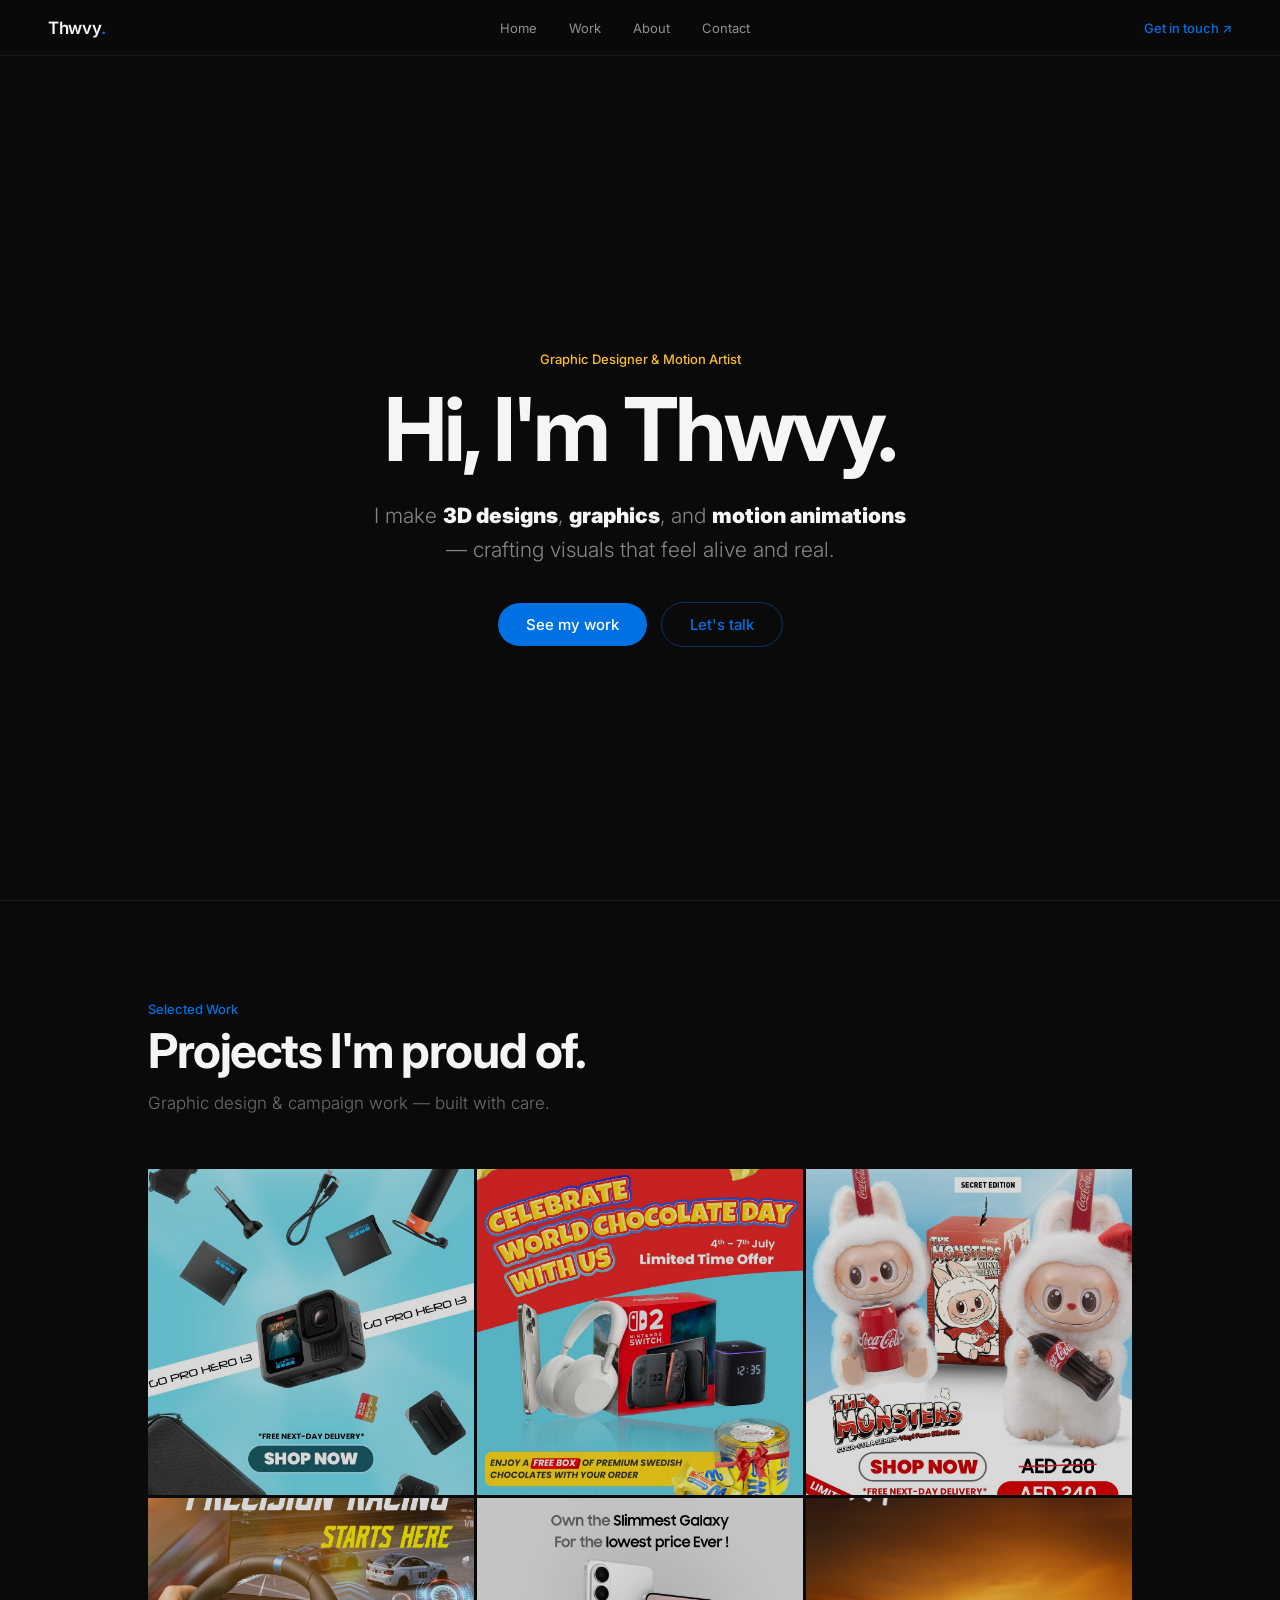
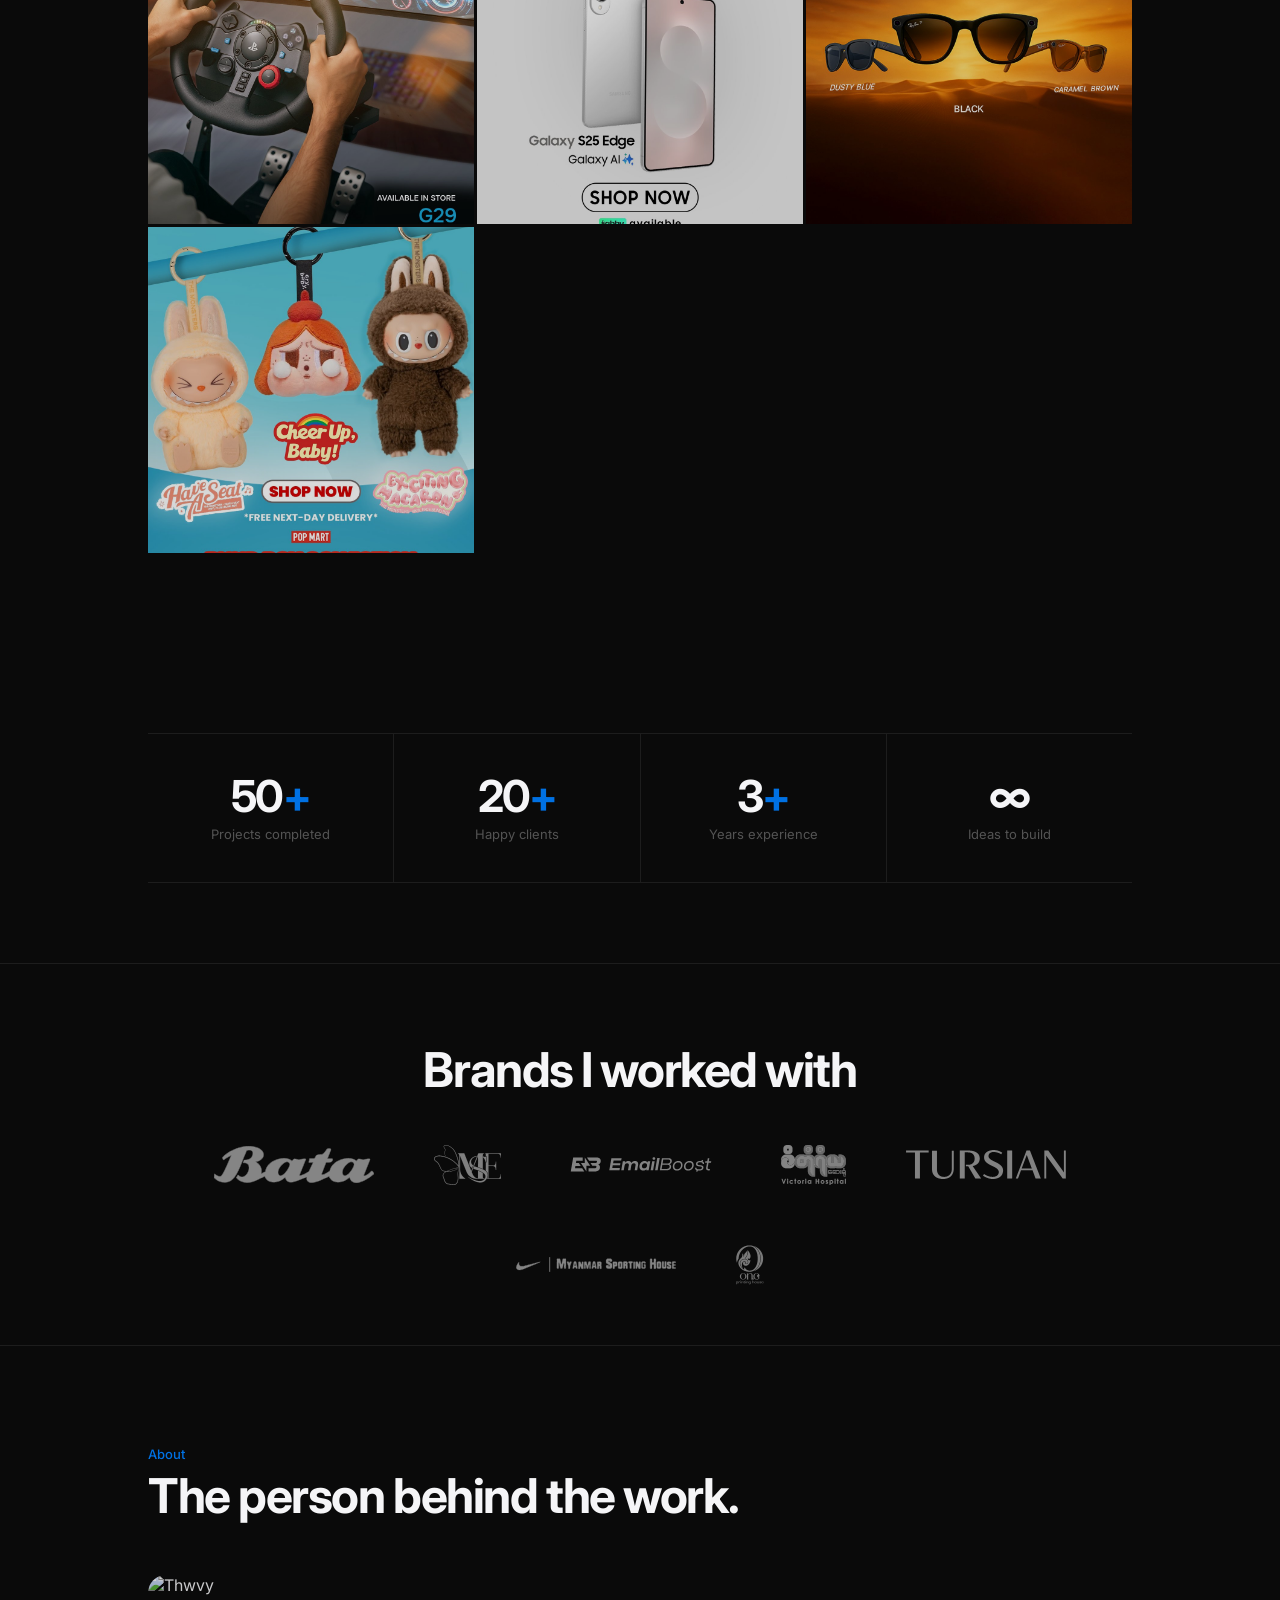
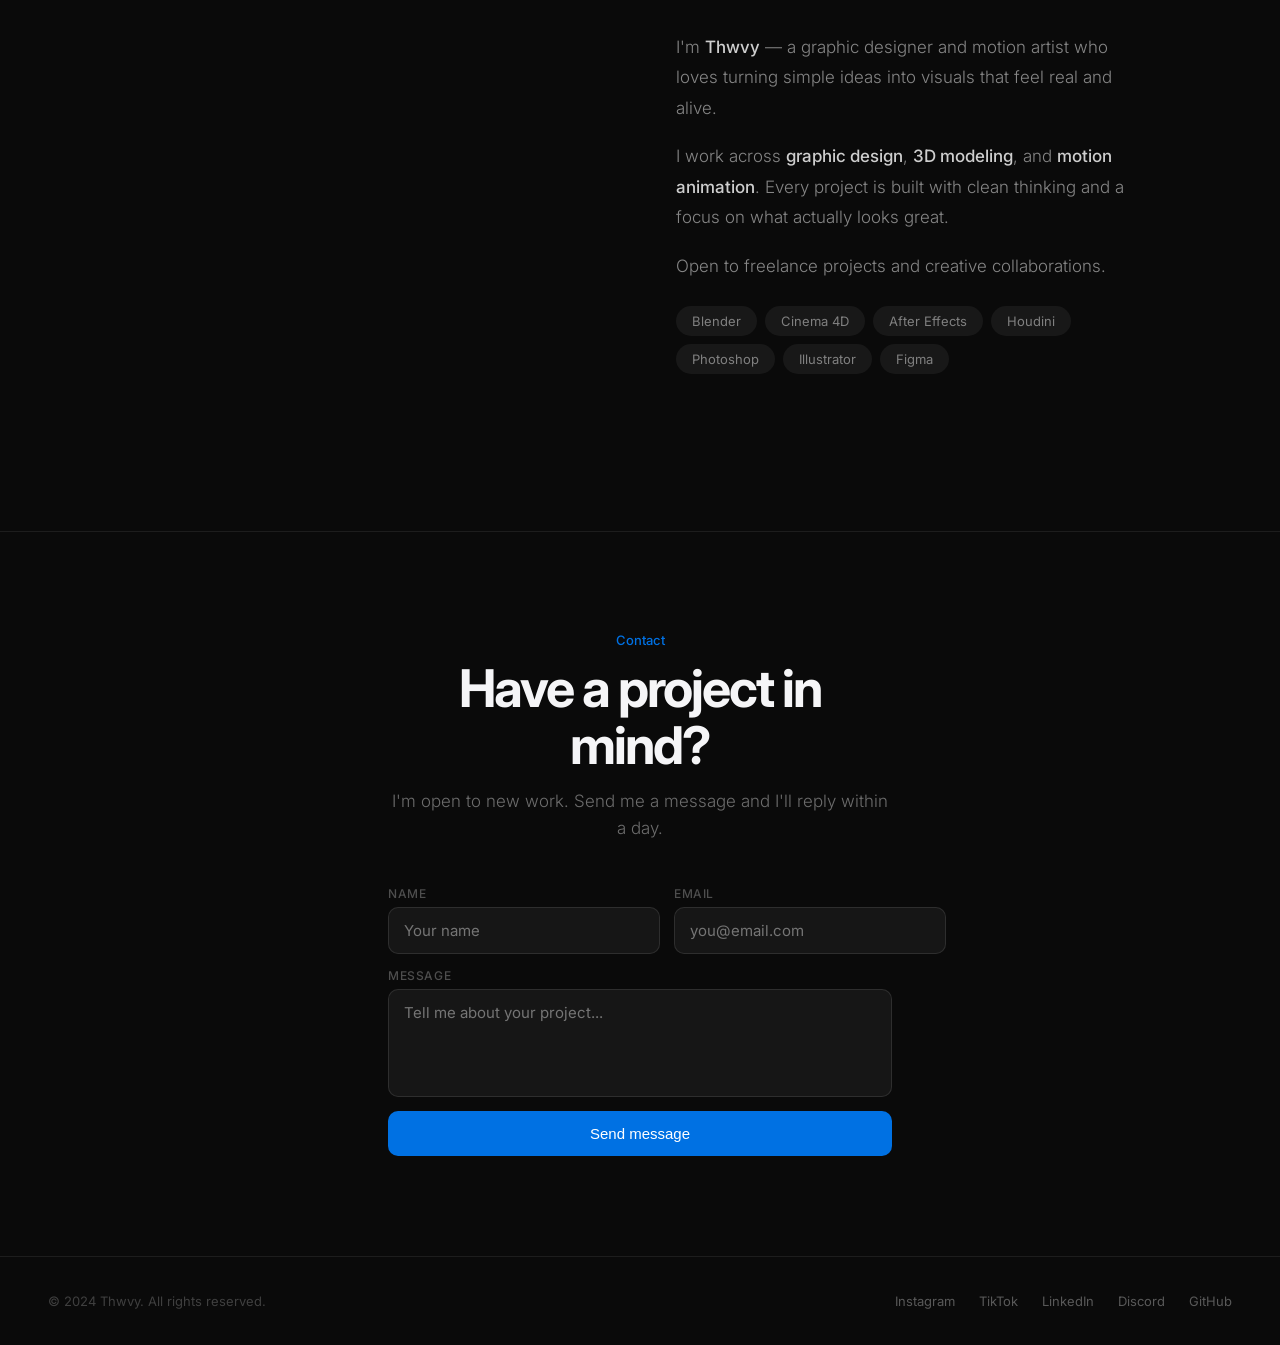
==== index.html @ 5b55dde4 "Update index.html" ====
<!DOCTYPE html>
<html lang="en">
<head>
  <meta charset="UTF-8"/>
  <meta name="viewport" content="width=device-width, initial-scale=1.0"/>
  <title>Thwvy — Graphic Designer</title>
  <link rel="icon" type="image/png" sizes="32x32" href="[data-uri]"/>
  <link rel="icon" type="image/png" sizes="192x192" href="[data-uri]"/>
  <link rel="apple-touch-icon" sizes="192x192" href="[data-uri]"/>
  <link rel="shortcut icon" type="image/png" href="[data-uri]"/>
  <link href="https://fonts.googleapis.com/css2?family=Inter:wght@300;400;500;600;700&display=swap" rel="stylesheet"/>
  <style>
    *{margin:0;padding:0;box-sizing:border-box;}
    html{scroll-behavior:smooth;}
    body{background:#0a0a0a;color:#f5f5f7;font-family:'Inter',-apple-system,sans-serif;-webkit-font-smoothing:antialiased;}

    /* NAV */
    nav{position:fixed;top:0;left:0;right:0;z-index:100;height:56px;backdrop-filter:blur(20px) saturate(180%);background:rgba(10,10,10,0.85);border-bottom:1px solid rgba(255,255,255,0.06);display:flex;align-items:center;justify-content:space-between;padding:0 48px;}
    .nav-logo{font-size:17px;font-weight:600;color:#f5f5f7;letter-spacing:-0.3px;text-decoration:none;}
    .nav-logo .dot{color:#0071e3;}
    .nav-links{display:flex;gap:32px;}
    .nav-links a{font-size:13px;color:rgba(255,255,255,0.55);text-decoration:none;transition:color 0.2s;}
    .nav-links a:hover{color:#f5f5f7;}
    .nav-cta{font-size:13px;font-weight:500;color:#0071e3;text-decoration:none;}
    .nav-cta:hover{text-decoration:underline;}

    /* HERO */
    #hero{min-height:100vh;display:flex;flex-direction:column;justify-content:center;align-items:center;text-align:center;padding:0 24px;}
    .hero-eyebrow{font-size:13px;font-weight:500;color:#fbbf24;margin-bottom:16px;opacity:0;animation:up 0.7s ease 0.2s forwards;}
    .hero-title{font-size:clamp(48px,7vw,88px);font-weight:700;letter-spacing:-0.04em;line-height:1.05;color:#f5f5f7;opacity:0;animation:up 0.7s ease 0.35s forwards;}
    .hero-sub{margin-top:24px;font-size:clamp(16px,2vw,21px);font-weight:300;color:rgba(255,255,255,0.5);line-height:1.6;max-width:540px;opacity:0;animation:up 0.7s ease 0.5s forwards;}
    .hero-buttons{margin-top:36px;display:flex;gap:14px;justify-content:center;flex-wrap:wrap;align-items:center;opacity:0;animation:up 0.7s ease 0.65s forwards;}
    @media(max-width:640px){.hero-buttons{flex-direction:column;width:100%;padding:0 24px;}.hero-buttons a{width:100%;}}
    .btn-blue{padding:12px 28px;background:#0071e3;color:#fff;border:none;border-radius:980px;font-size:15px;font-weight:500;cursor:pointer;text-decoration:none;transition:background 0.2s;}
    .btn-blue:hover{background:#0077ed;}
    .btn-ghost{padding:12px 28px;background:transparent;color:#0071e3;border:1.5px solid rgba(0,113,227,0.4);border-radius:980px;font-size:15px;font-weight:500;cursor:pointer;text-decoration:none;transition:border-color 0.2s;}
    .btn-ghost:hover{border-color:#0071e3;}
    @keyframes up{from{opacity:0;transform:translateY(18px);}to{opacity:1;transform:translateY(0);}}

    .divider{height:1px;background:rgba(255,255,255,0.08);}
    
    /* Brand Section */
    .brands-heading {
      text-align: center;
      font-size: 16px;
      font-weight: 500;
      color: rgba(255,255,255,0.5);
      letter-spacing: 0.5px;
      margin-bottom: 48px;
    }
    .brands-row {
      display: flex;
      flex-wrap: wrap;
      justify-content: center;
      align-items: center;
      gap: 60px;
      max-width: 1100px;
      margin: 0 auto;
      padding: 0 24px;
    }
    .brand-item {
      display: inline-flex;
      align-items: center;
      justify-content: center;
      text-decoration: none;
      opacity: 0.5;
      transition: opacity 0.3s ease, transform 0.3s ease;
    }
    .brand-item:hover {
      opacity: 1;
      transform: translateY(-2px);
    }
    .brand-logo {
      height: 40px;
      width: auto;
      max-width: 160px;
      object-fit: contain;
      filter: brightness(0) invert(1);
    }
    .brand-logo.brand-invert {
      filter: brightness(0) invert(1);
    }
    
    @media (max-width: 768px) {
      .brands-row { gap: 36px; }
      .brand-logo { height: 32px; max-width: 130px; }
    }
    @media (max-width: 480px) {
      .brands-row { gap: 24px; }
      .brand-logo { height: 26px; max-width: 110px; }
      .brands-heading { font-size: 14px; margin-bottom: 32px; }
    }
    .wrapper{max-width:1080px;margin:0 auto;padding:0 48px;}
    .section-label{font-size:13px;font-weight:500;color:#0071e3;margin-bottom:8px;}
    .section-title{font-size:clamp(28px,4vw,48px);font-weight:700;letter-spacing:-0.03em;color:#f5f5f7;line-height:1.1;}
    .section-sub{margin-top:12px;font-size:17px;color:rgba(255,255,255,0.4);font-weight:300;line-height:1.6;}

    /* INSTAGRAM GRID — 3 cols, 1:1 square */
    .portfolio-grid{
      margin-top:52px;
      display:grid;
      grid-template-columns:repeat(3,1fr);
      gap:3px;
    }
    .proj-card{position:relative;overflow:hidden;background:#111;cursor:pointer;}
    .img-wrap{
      width:100%;
      aspect-ratio:1/1;
      overflow:hidden;
    }
    .img-wrap img{
      width:100%;height:100%;
      object-fit:cover;
      display:block;
      filter:brightness(0.85);
      transition:transform 0.5s cubic-bezier(0.25,0.46,0.45,0.94),filter 0.4s;
    }
    .proj-card:hover .img-wrap img{transform:scale(1.05);filter:brightness(1);}
    .overlay{
      position:absolute;inset:0;
      background:linear-gradient(to top,rgba(0,0,0,0.72) 0%,transparent 55%);
      opacity:0;transition:opacity 0.35s;
    }
    .proj-card:hover .overlay{opacity:1;}
    .caption{
      position:absolute;bottom:0;left:0;right:0;
      padding:18px 16px;
      transform:translateY(6px);opacity:0;
      transition:all 0.35s ease;
    }
    .proj-card:hover .caption{transform:translateY(0);opacity:1;}
    .tag{font-size:10px;font-weight:500;letter-spacing:0.08em;text-transform:uppercase;color:rgba(255,255,255,0.5);margin-bottom:3px;}
    .title{font-size:14px;font-weight:600;color:#f5f5f7;letter-spacing:-0.01em;}

    /* STATS */
    .stats-row{display:flex;border-top:1px solid rgba(255,255,255,0.08);border-bottom:1px solid rgba(255,255,255,0.08);margin:80px 0;}
    .stat{flex:1;text-align:center;padding:40px 20px;border-right:1px solid rgba(255,255,255,0.08);}
    .stat:last-child{border-right:none;}
    .stat-n{font-size:44px;font-weight:700;letter-spacing:-0.04em;color:#f5f5f7;line-height:1;}
    .stat-n span{color:#0071e3;}
    .stat-l{font-size:13px;color:rgba(255,255,255,0.3);margin-top:8px;}

    /* ABOUT */
    .about-grid{display:grid;grid-template-columns:1fr 1fr;gap:72px;align-items:center;margin-top:52px;}
    .about-img{width:100%;aspect-ratio:1;object-fit:cover;border-radius:18px;filter:brightness(0.82);}
    .about-text p{font-size:17px;font-weight:300;color:rgba(255,255,255,0.5);line-height:1.8;margin-bottom:18px;}
    .about-text p strong{color:rgba(255,255,255,0.8);font-weight:500;}
    .chips{display:flex;flex-wrap:wrap;gap:8px;margin-top:24px;}
    .chip{padding:7px 16px;background:rgba(255,255,255,0.06);border-radius:980px;font-size:13px;color:rgba(255,255,255,0.45);transition:all 0.2s;}
    .chip:hover{background:rgba(255,255,255,0.1);color:#f5f5f7;}

    /* CONTACT */
    .contact-wrap{max-width:600px;margin:0 auto;padding:100px 48px;text-align:center;}
    .contact-title{font-size:clamp(30px,5vw,52px);font-weight:700;letter-spacing:-0.04em;color:#f5f5f7;line-height:1.1;margin-top:12px;}
    .contact-sub{font-size:17px;color:rgba(255,255,255,0.4);line-height:1.6;font-weight:300;margin-top:14px;}
    .contact-form{margin-top:44px;text-align:left;display:flex;flex-direction:column;gap:14px;}
    .form-row{display:grid;grid-template-columns:1fr 1fr;gap:14px;}
    .form-field{display:flex;flex-direction:column;gap:6px;}
    .form-field label{font-size:12px;font-weight:500;color:rgba(255,255,255,0.28);letter-spacing:0.05em;text-transform:uppercase;}
    .form-field input,.form-field textarea{background:rgba(255,255,255,0.05);border:1px solid rgba(255,255,255,0.1);border-radius:10px;padding:13px 15px;color:#f5f5f7;font-family:inherit;font-size:15px;outline:none;transition:border-color 0.2s;}
    .form-field input:focus,.form-field textarea:focus{border-color:rgba(0,113,227,0.5);}
    .form-field textarea{resize:none;height:108px;}
    .submit-btn{padding:14px;background:#0071e3;color:#fff;border:none;border-radius:10px;font-size:15px;font-weight:500;cursor:pointer;transition:background 0.2s;}
    .submit-btn:hover{background:#0077ed;}

    /* FOOTER */
    footer{border-top:1px solid rgba(255,255,255,0.08);padding:36px 48px;display:flex;align-items:center;justify-content:space-between;}
    .footer-copy{font-size:13px;color:rgba(255,255,255,0.22);}
    .footer-socials{display:flex;gap:24px;}
    .footer-socials a{font-size:13px;color:rgba(255,255,255,0.32);text-decoration:none;transition:color 0.2s;}
    .footer-socials a:hover{color:#f5f5f7;}

    .reveal{opacity:0;transform:translateY(22px);transition:opacity 0.65s ease,transform 0.65s ease;}
    .reveal.in{opacity:1;transform:translateY(0);}

    /* HOVER WORD ANIMATIONS */
    .hw {
      display: inline-block;
      color: #f5f5f7;
      font-weight: 900;
      cursor: pointer;
      position: relative;
    }

    /* 3D designs — 3D tilt + scale */
    .hw-3d {
      transition: transform 0.5s cubic-bezier(0.34,1.56,0.64,1), color 0.3s ease, text-shadow 0.4s ease;
      transform-origin: center;
    }
    .hw-3d:hover {
      transform: perspective(500px) rotateY(18deg) rotateX(-8deg) scale(1.08);
      color: #0071e3;
      text-shadow: 2px 2px 0 rgba(0,113,227,0.25), 4px 4px 0 rgba(0,113,227,0.15);
    }

    /* graphics — gradient color sweep */
    .hw-graphic {
      color: #f5f5f7 !important;
      font-weight: 900;
    }
    .hw-graphic:hover {
      color: #0071e3;
    }

    /* motion animations — letter wave bounce */
    .hw-motion .l {
      display: inline-block;
      transition: color 0.2s ease;
    }
    .hw-motion:hover .l {
      animation: letterWave 0.8s cubic-bezier(0.34,1.56,0.64,1);
      color: #0071e3;
    }
    @keyframes letterWave {
      0%, 100% { transform: translateY(0) rotate(0); }
      30% { transform: translateY(-10px) rotate(-3deg); }
      60% { transform: translateY(0) rotate(2deg); }
    }

    /* HOVER POPUP VISUALS */
    .hero-popup {
      position: relative;
      width: 100%;
      height: 90px;
      margin-bottom: 8px;
      display: flex;
      align-items: center;
      justify-content: center;
      pointer-events: none;
    }
    .hero-popup .v {
      position: absolute;
      opacity: 0;
      transform: scale(0.3) translateY(20px);
      transition: opacity 0.4s ease, transform 0.55s cubic-bezier(0.34,1.56,0.64,1);
    }

    /* 3D CUBE */
    .v-3d {
      width: 70px; height: 70px;
      perspective: 600px;
    }
    .cube {
      width: 100%; height: 100%;
      position: relative;
      transform-style: preserve-3d;
      animation: cubeSpin 5s linear infinite;
    }
    .cube .face {
      position: absolute;
      width: 70px; height: 70px;
      background: rgba(0,113,227,0.85);
      border: 1.5px solid #0071e3;
      box-shadow: inset 0 0 20px rgba(0,0,0,0.2);
    }
    .cube .f1 { transform: translateZ(35px); }
    .cube .f2 { transform: rotateY(180deg) translateZ(35px); }
    .cube .f3 { transform: rotateY(90deg) translateZ(35px); background: rgba(0,113,227,0.65); }
    .cube .f4 { transform: rotateY(-90deg) translateZ(35px); background: rgba(0,113,227,0.65); }
    .cube .f5 { transform: rotateX(90deg) translateZ(35px); background: rgba(0,113,227,1); }
    .cube .f6 { transform: rotateX(-90deg) translateZ(35px); background: rgba(0,113,227,0.5); }
    @keyframes cubeSpin {
      0% { transform: rotateX(0) rotateY(0); }
      100% { transform: rotateX(360deg) rotateY(360deg); }
    }

    /* GRAPHIC BLOBS */
    .v-graphic {
      width: 140px; height: 80px;
      position: absolute;
    }
    .blob {
      position: absolute;
      border-radius: 50%;
      filter: blur(2px);
      transition: all 0.5s cubic-bezier(0.34,1.56,0.64,1);
      opacity: 0;
      transform: scale(0);
    }
    .blob.b1 { width: 50px; height: 50px; background: #0071e3; left: 10px; top: 12px; }
    .blob.b2 { width: 42px; height: 42px; background: #ff3b88; right: 20px; top: 4px; }
    .blob.b3 { width: 36px; height: 36px; background: #ffbb33; left: 50%; bottom: 4px; margin-left: -18px; }
    body.show-graphic .blob {
      opacity: 0.85;
      transform: scale(1);
      animation: blobFloat 3s ease-in-out infinite;
    }
    body.show-graphic .blob.b1 { animation-delay: 0s; }
    body.show-graphic .blob.b2 { animation-delay: 0.4s; }
    body.show-graphic .blob.b3 { animation-delay: 0.8s; }
    @keyframes blobFloat {
      0%,100% { transform: scale(1) translateY(0); }
      50% { transform: scale(1.1) translateY(-6px); }
    }

    /* MOTION LINES */
    .v-motion {
      width: 180px; height: 60px;
    }
    .v-motion svg {
      width: 100%; height: 100%;
      overflow: visible;
    }
    .v-motion path {
      fill: none;
      stroke: #0071e3;
      stroke-width: 2.5;
      stroke-linecap: round;
      stroke-dasharray: 8 12;
    }
    .v-motion .p1 { stroke: #0071e3; opacity: 0.95; }
    .v-motion .p2 { stroke: #4a9eff; opacity: 0.7; }
    .v-motion .p3 { stroke: #80beff; opacity: 0.5; }
    body.show-motion .v-motion path {
      animation: motionFlow 1.2s linear infinite;
    }
    body.show-motion .v-motion .p2 { animation-delay: 0.15s; }
    body.show-motion .v-motion .p3 { animation-delay: 0.3s; }
    @keyframes motionFlow {
      0% { stroke-dashoffset: 0; }
      100% { stroke-dashoffset: -40; }
    }

    /* SHOW STATES */
    body.show-3d .v-3d,
    body.show-graphic .v-graphic,
    body.show-motion .v-motion {
      opacity: 1;
      transform: scale(1) translateY(0);
    }

    /* PRELOADER */
    #preloader{
      position:fixed;inset:0;z-index:9999;
      background:#0a0a0a;
      display:flex;flex-direction:column;align-items:center;justify-content:center;
      transition:opacity 0.7s ease, visibility 0.7s;
    }
    #preloader.done{opacity:0;visibility:hidden;pointer-events:none;}
    .pre-logo{
      font-size:34px;font-weight:700;letter-spacing:-0.04em;
      color:#f5f5f7;
      display:flex;align-items:center;gap:2px;
      opacity:0;
      animation:preFadeIn 0.6s ease 0.2s forwards;
    }
    .pre-dot{
      color:#0071e3;
      animation:preBlink 1.2s ease-in-out infinite;
    }
    .pre-bar{
      width:160px;height:1.5px;
      background:rgba(255,255,255,0.08);
      margin-top:28px;
      overflow:hidden;
      border-radius:2px;
      opacity:0;
      animation:preFadeIn 0.6s ease 0.4s forwards;
    }
    .pre-bar-fill{
      width:30%;height:100%;
      background:#0071e3;
      animation:preSlide 1.4s ease-in-out infinite;
    }
    .pre-text{
      margin-top:18px;
      font-size:11px;font-weight:500;
      letter-spacing:0.2em;text-transform:uppercase;
      color:rgba(255,255,255,0.3);
      opacity:0;
      animation:preFadeIn 0.6s ease 0.6s forwards;
    }
    @keyframes preFadeIn{from{opacity:0;transform:translateY(8px);}to{opacity:1;transform:translateY(0);}}
    @keyframes preBlink{0%,100%{opacity:1;}50%{opacity:0.3;}}
    @keyframes preSlide{
      0%{transform:translateX(-100%);}
      100%{transform:translateX(450%);}
    }

    @media(max-width:768px){
      nav{padding:0 20px;}
      .nav-links{display:none;}
      .wrapper{padding:0 20px;}
      .portfolio-grid{grid-template-columns:repeat(2,1fr);}
      .about-grid{grid-template-columns:1fr;gap:36px;}
      .stats-row{flex-wrap:wrap;}
      .stat{flex:1 1 50%;border-right:none;border-bottom:1px solid rgba(255,255,255,0.08);}
      footer{flex-direction:column;gap:16px;padding:24px 20px;}
      .contact-wrap{padding:80px 20px;}
      .form-row{grid-template-columns:1fr;}
    }
    @media(max-width:480px){
      .portfolio-grid{grid-template-columns:repeat(2,1fr);gap:2px;}
    }

    /* Hero category links — remove default underline, keep hover animations */
    .hero-link{
      text-decoration:none;
    }
    .hero-link:hover,
    .hero-link:focus,
    .hero-link:visited{
      text-decoration:none;
    }
  </style>
</head>
<body>

<!-- PRELOADER -->
<div id="preloader">
  <div class="pre-logo">Thwvy<span class="pre-dot">.</span></div>
  <div class="pre-bar"><div class="pre-bar-fill"></div></div>
</div>

<nav>
  <a href="index.html" class="nav-logo">Thwvy<span class="dot">.</span></a>
  <div class="nav-links">
    <a href="#hero">Home</a>
    <a href="#work">Work</a>
    <a href="#about">About</a>
    <a href="#contact">Contact</a>
  </div>
  <a href="#contact" class="nav-cta">Get in touch ↗</a>
</nav>

<section id="hero">
  <div class="hero-popup">
    <div class="v v-3d">
      <div class="cube">
        <div class="face f1"></div>
        <div class="face f2"></div>
        <div class="face f3"></div>
        <div class="face f4"></div>
        <div class="face f5"></div>
        <div class="face f6"></div>
      </div>
    </div>
    <div class="v v-graphic">
      <div class="blob b1"></div>
      <div class="blob b2"></div>
      <div class="blob b3"></div>
    </div>
    <div class="v v-motion">
      <svg viewBox="0 0 180 60" preserveAspectRatio="none">
        <path class="p1" d="M0 30 Q 30 5, 60 30 T 120 30 T 180 30"/>
        <path class="p2" d="M0 30 Q 30 50, 60 30 T 120 30 T 180 30"/>
        <path class="p3" d="M0 30 Q 30 15, 60 30 T 120 30 T 180 30"/>
      </svg>
    </div>
  </div>
  <p class="hero-eyebrow">Graphic Designer & Motion Artist</p>
  <h1 class="hero-title">Hi, I'm Thwvy.</h1>
  <p class="hero-sub">I make <a href="3d.html" class="hero-link hw hw-3d">3D designs</a>, <a href="graphic.html" class="hero-link hw hw-graphic">graphics</a>, and <a href="animation.html" class="hero-link hw hw-motion"><span class="l">m</span><span class="l">o</span><span class="l">t</span><span class="l">i</span><span class="l">o</span><span class="l">n</span> <span class="l">a</span><span class="l">n</span><span class="l">i</span><span class="l">m</span><span class="l">a</span><span class="l">t</span><span class="l">i</span><span class="l">o</span><span class="l">n</span><span class="l">s</span></a> — crafting visuals that feel alive and real.</p>
  <div class="hero-buttons">
    <a href="#work" class="btn-blue">See my work</a>
    <a href="#contact" class="btn-ghost">Let's talk</a>
  </div>
</section>

<div class="divider"></div>

<section id="work" style="padding:100px 0;">
  <div class="wrapper">
    <div class="reveal">
      <p class="section-label">Selected Work</p>
      <h2 class="section-title">Projects I'm proud of.</h2>
      <p class="section-sub">Graphic design & campaign work — built with care.</p>
    </div>
    <div class="portfolio-grid reveal">
      <div class="proj-card"><div class="img-wrap"><img src="[data-uri]" alt="GoPro Hero 13"/></div><div class="overlay"></div><div class="caption"><div class="tag">Product Ad</div><div class="title">GoPro Hero 13</div></div></div>
      <div class="proj-card"><div class="img-wrap"><img src="[data-uri]" alt="World Chocolate Day"/></div><div class="overlay"></div><div class="caption"><div class="tag">Campaign</div><div class="title">World Chocolate Day</div></div></div>
      <div class="proj-card"><div class="img-wrap"><img src="[data-uri]" alt="The Monsters × Coca-Cola"/></div><div class="overlay"></div><div class="caption"><div class="tag">Brand Collab</div><div class="title">The Monsters × Coca-Cola</div></div></div>
      <div class="proj-card"><div class="img-wrap"><img src="[data-uri]" alt="Precision Racing G29"/></div><div class="overlay"></div><div class="caption"><div class="tag">Product Ad</div><div class="title">Precision Racing G29</div></div></div>
      <div class="proj-card"><div class="img-wrap"><img src="[data-uri]" alt="Samsung Galaxy S25 Edge"/></div><div class="overlay"></div><div class="caption"><div class="tag">Product Ad</div><div class="title">Samsung Galaxy S25 Edge</div></div></div>
      <div class="proj-card"><div class="img-wrap"><img src="[data-uri]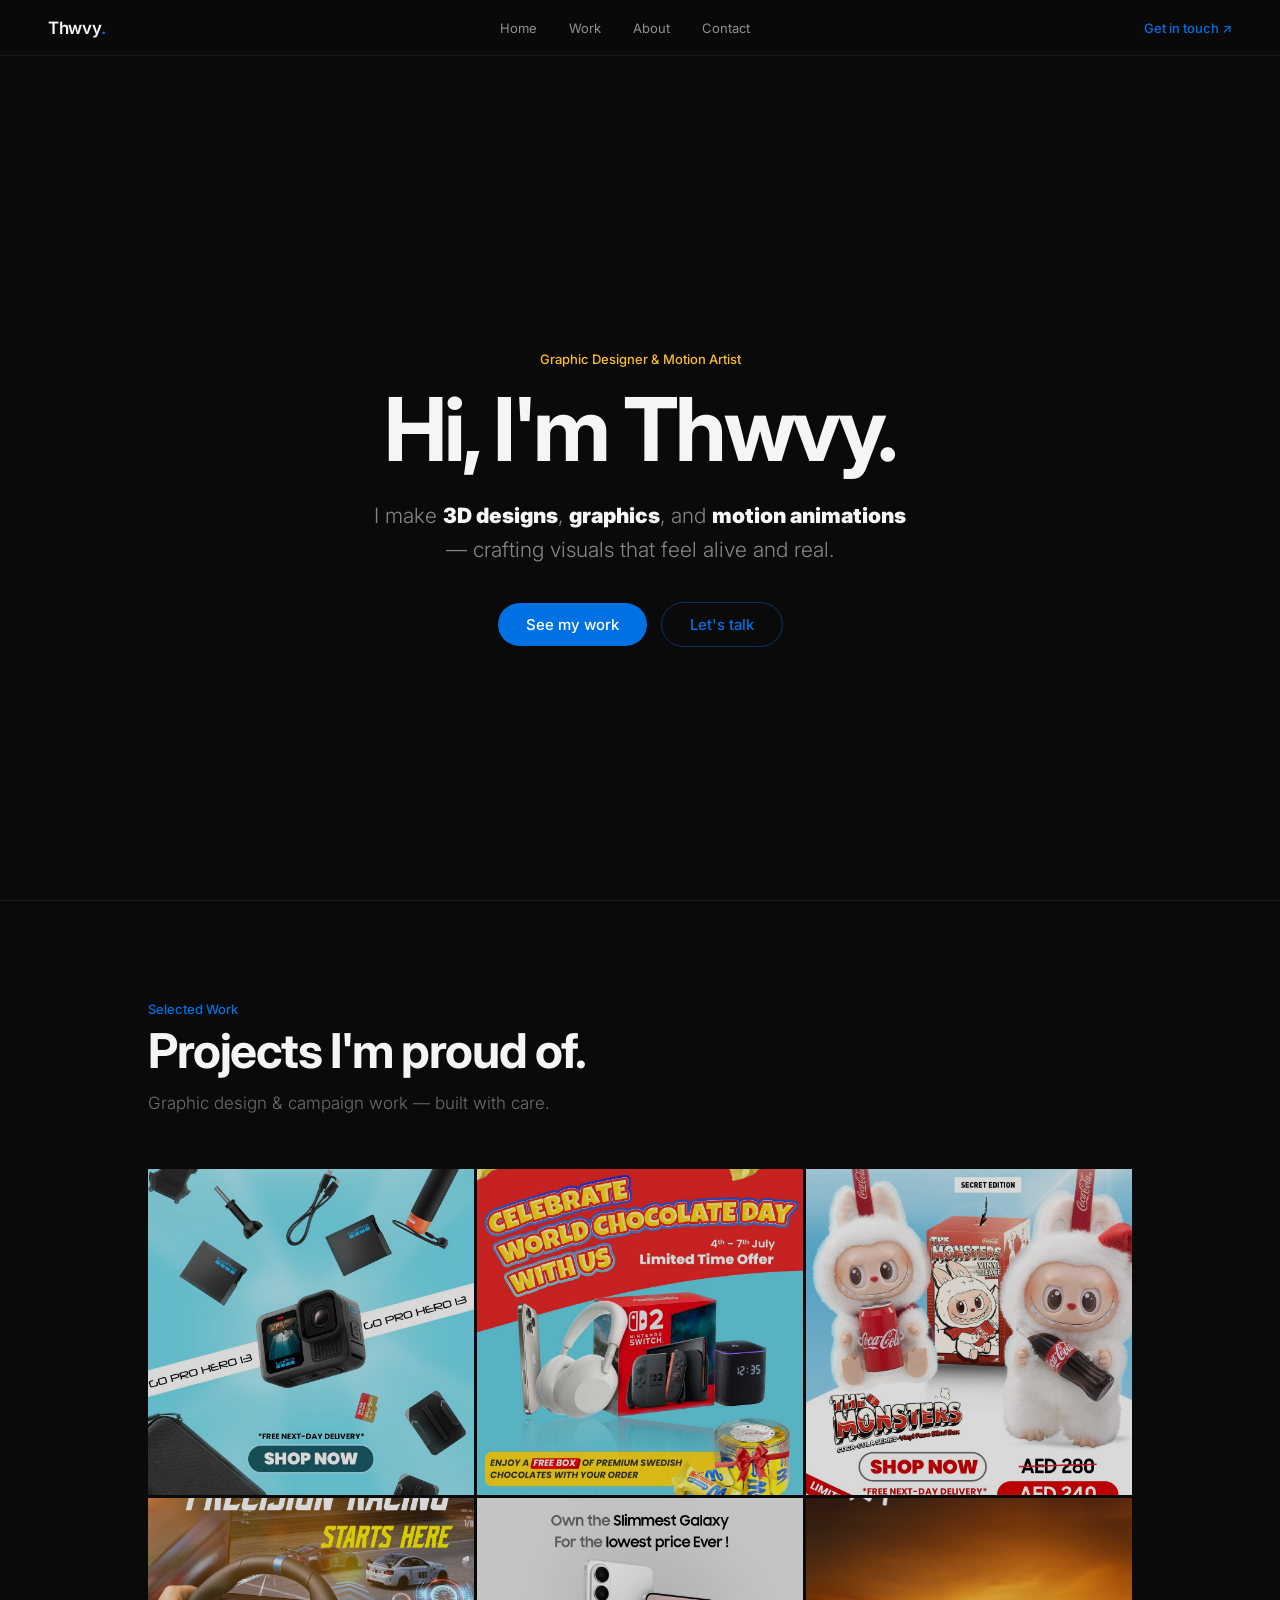
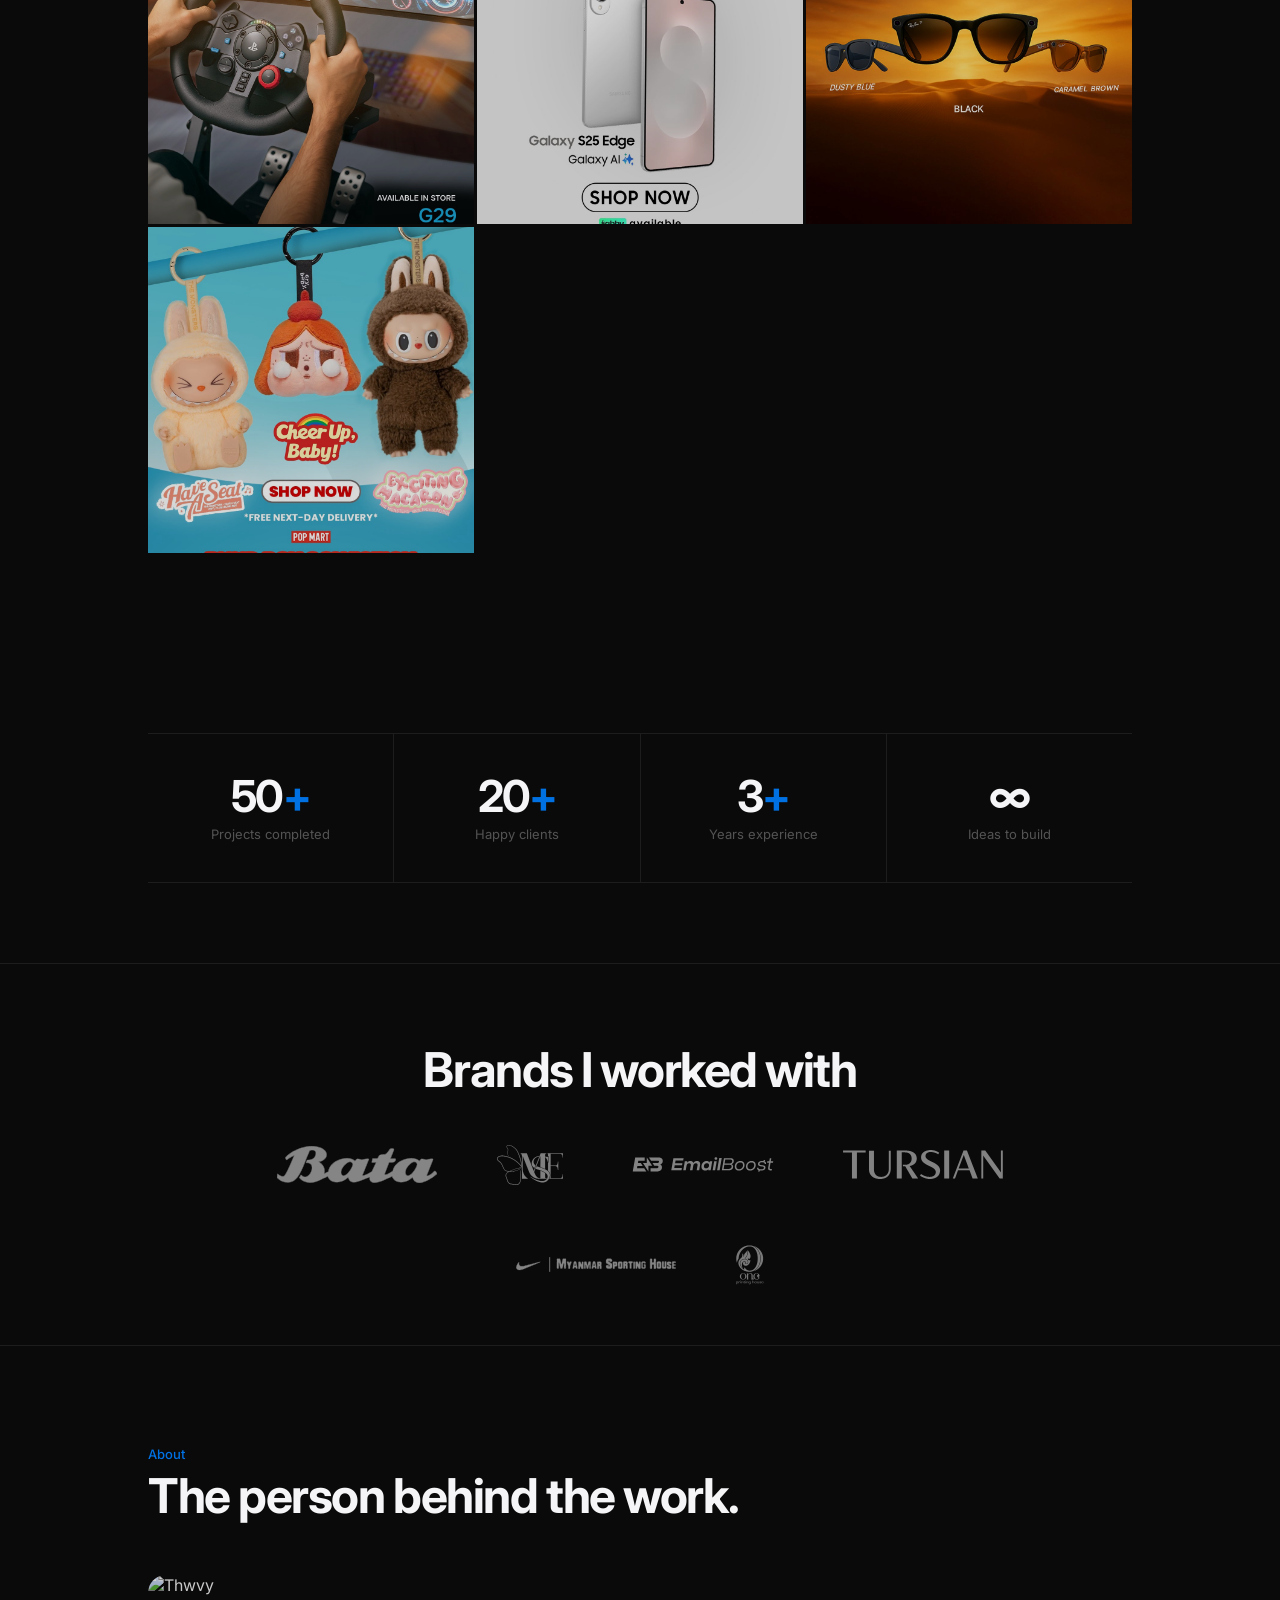
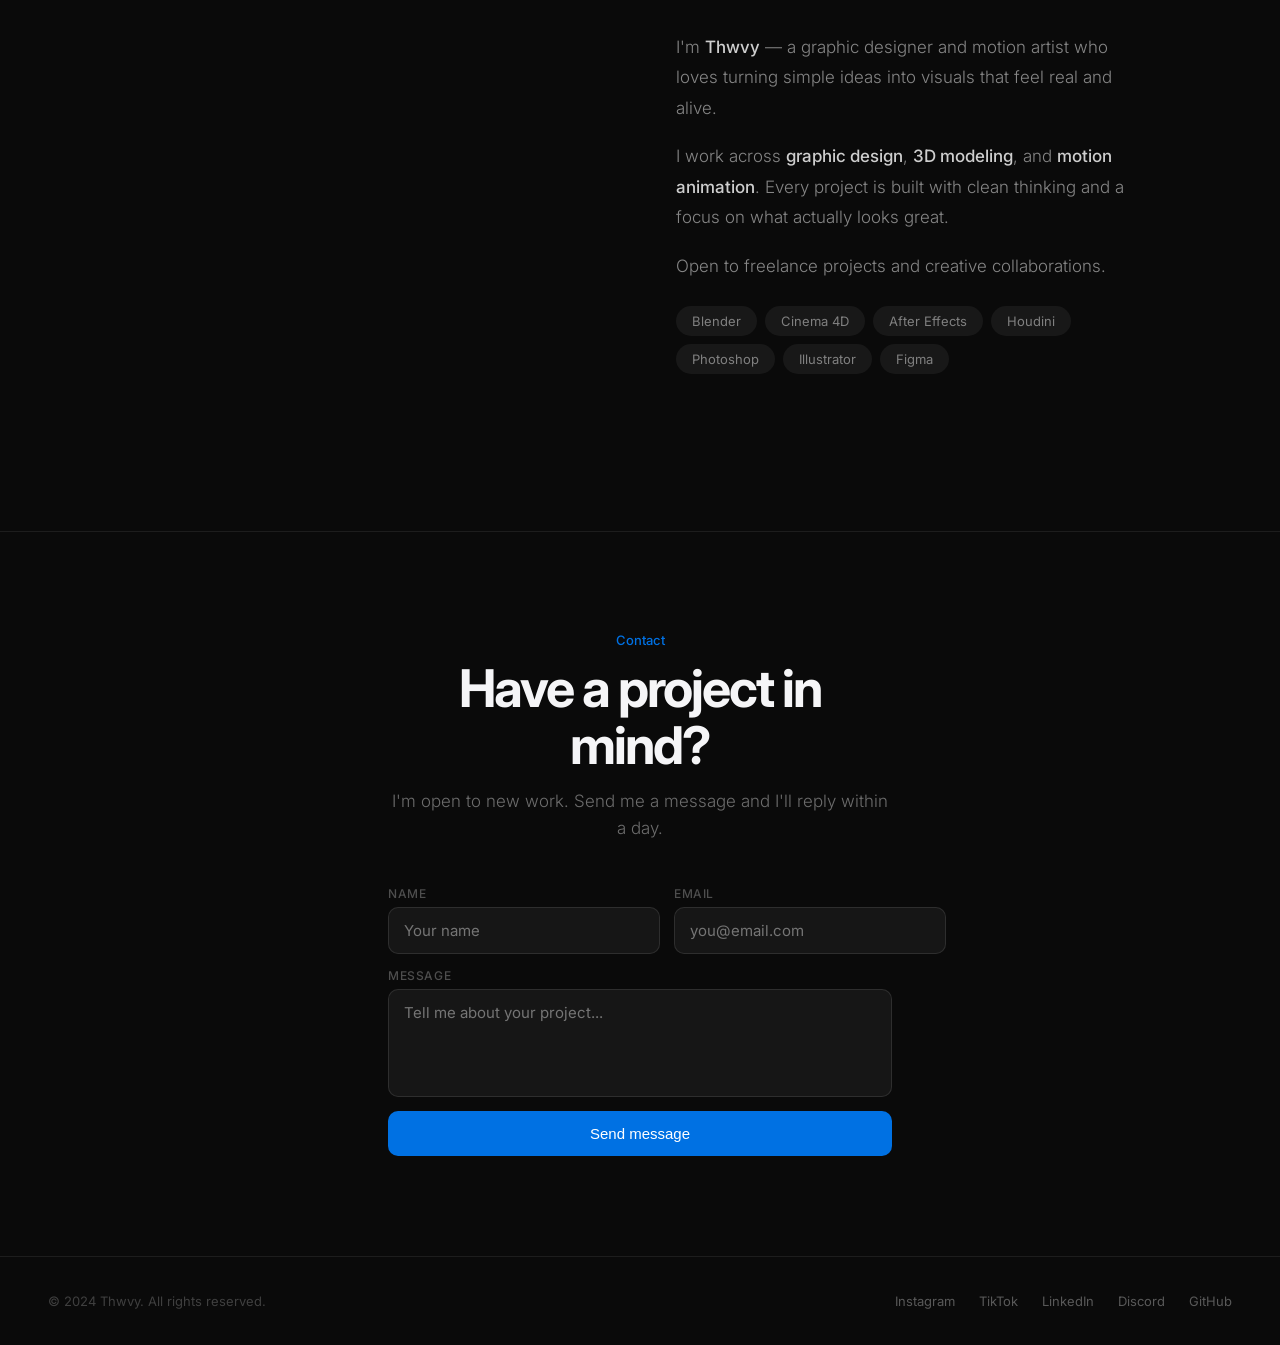
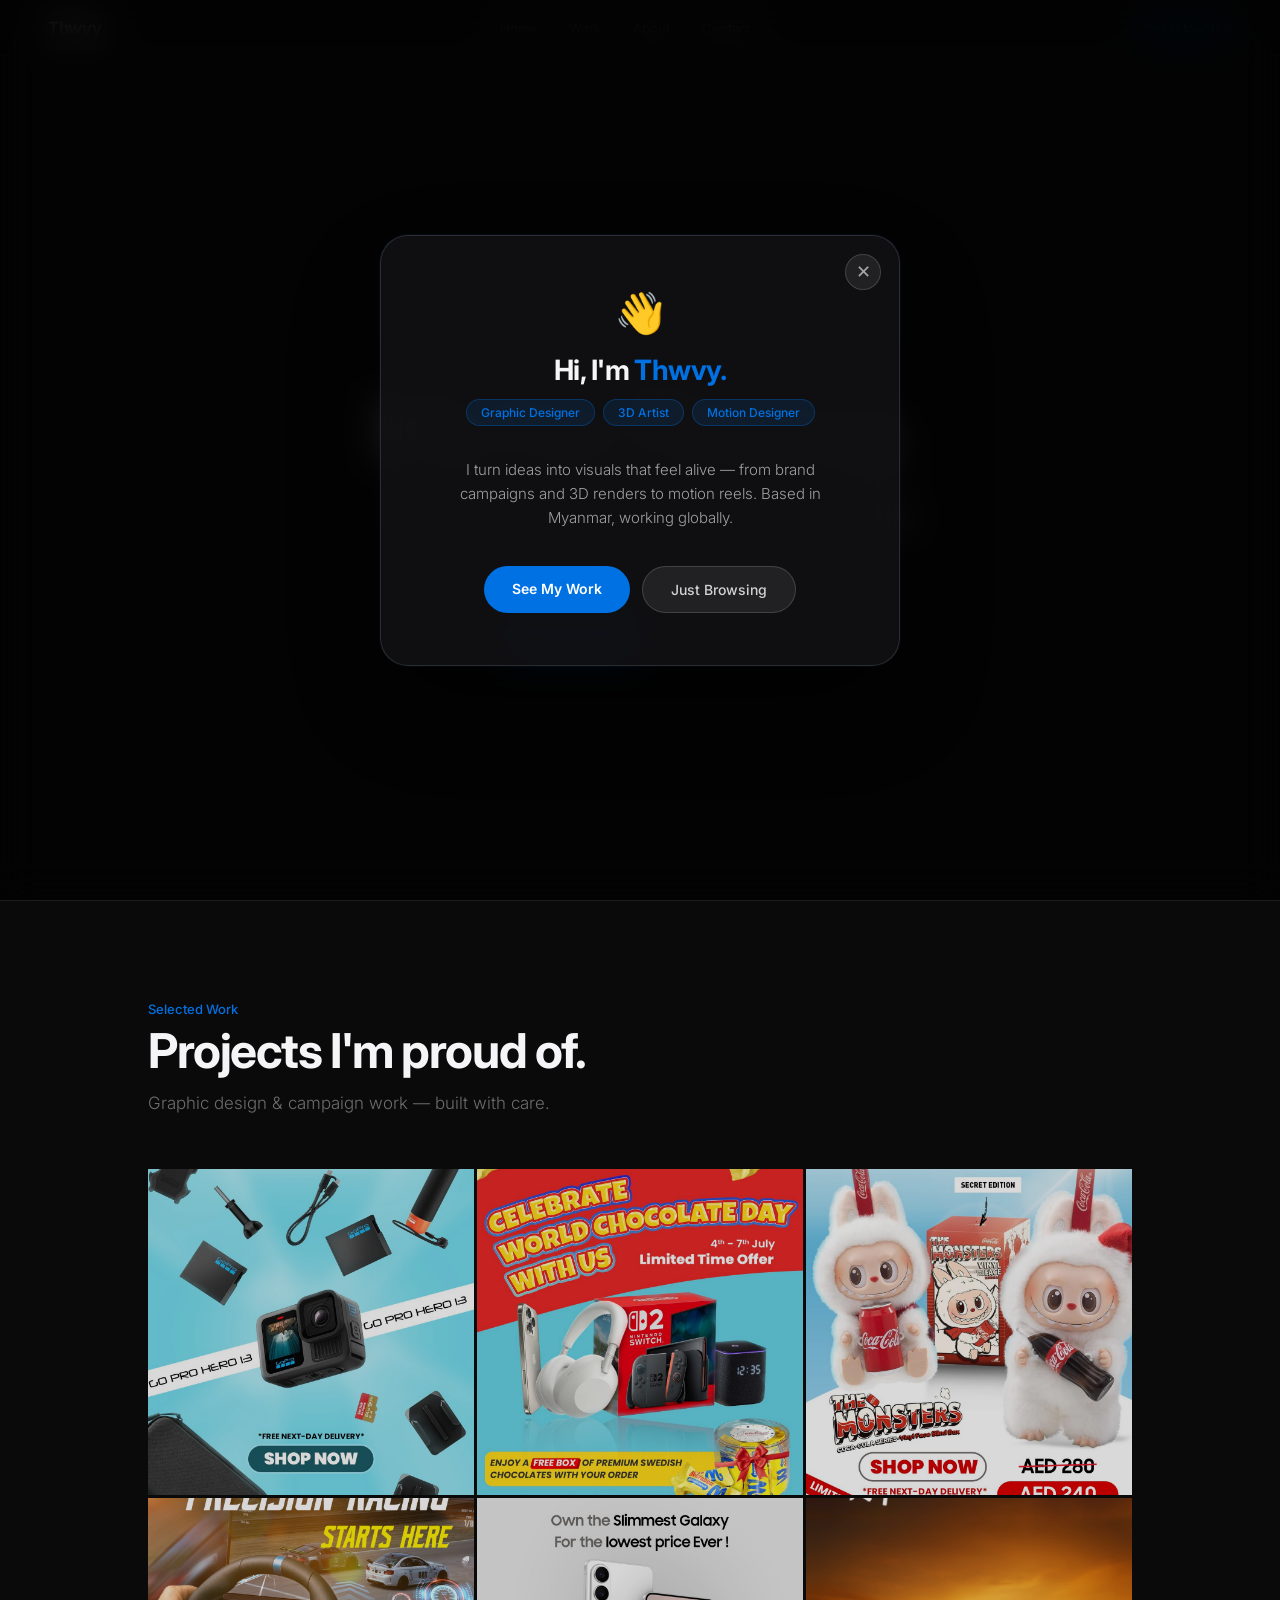
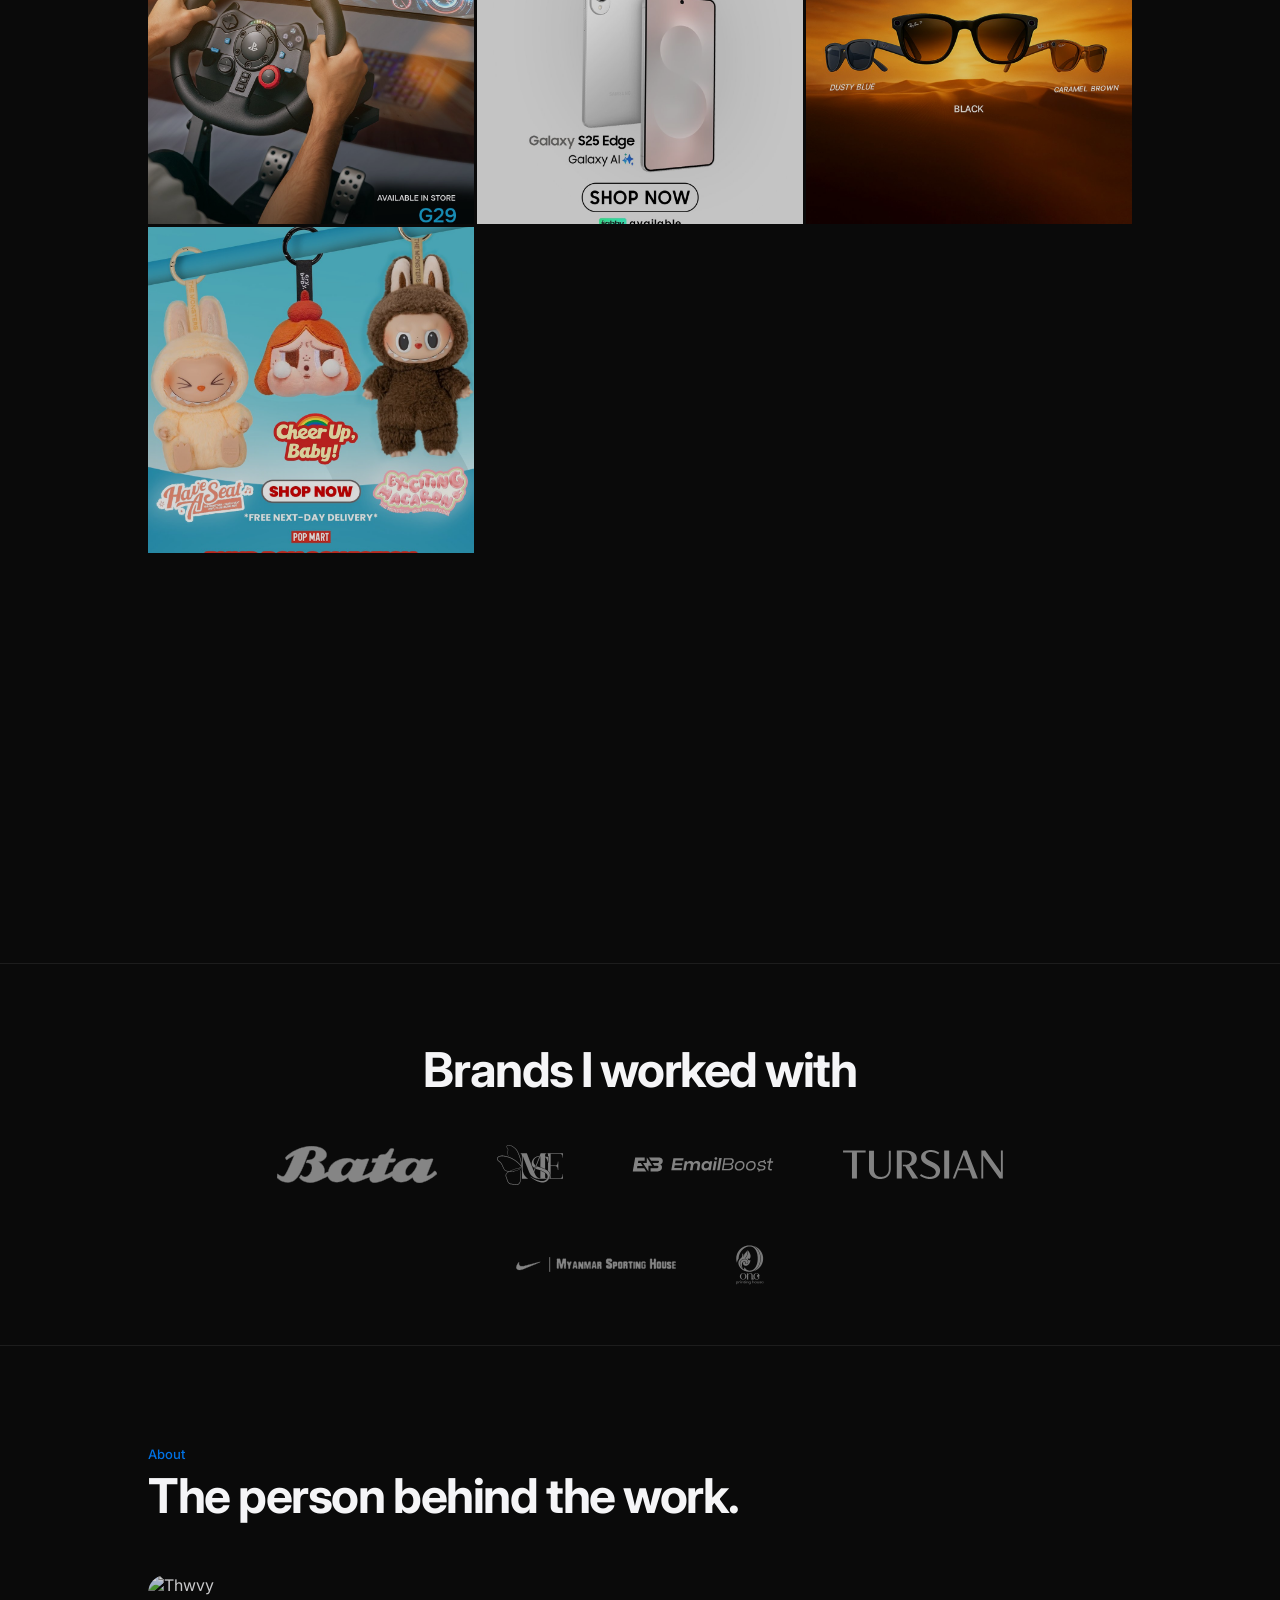
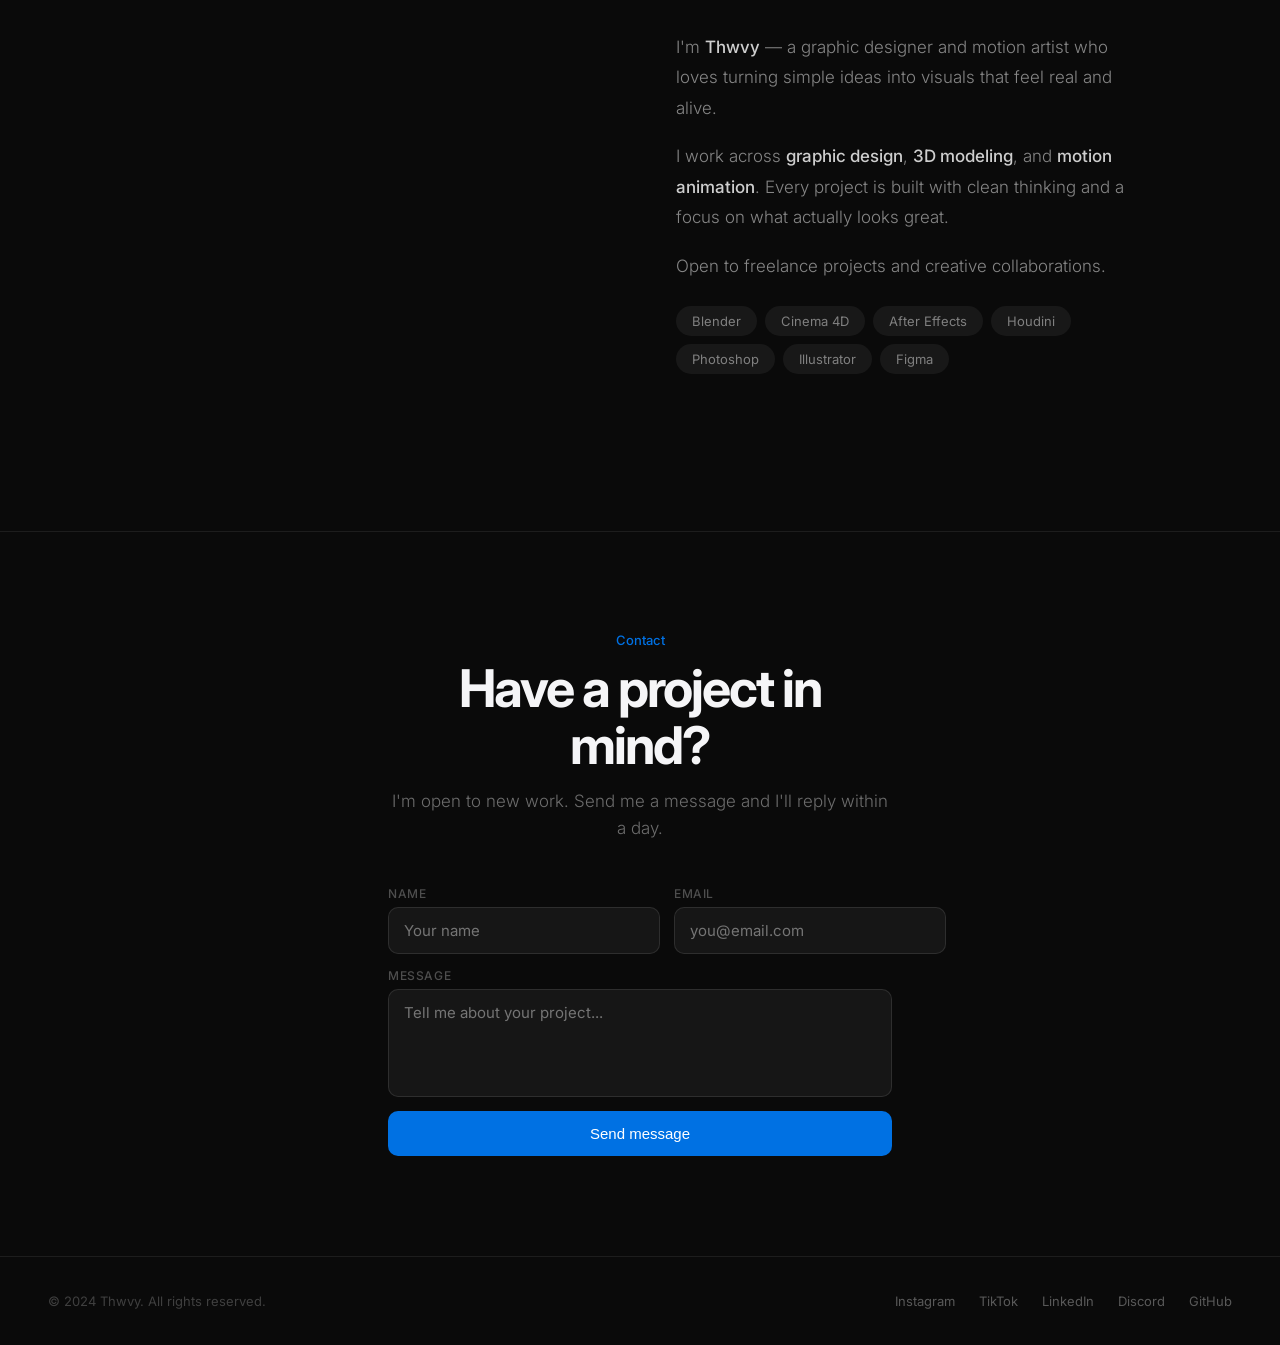
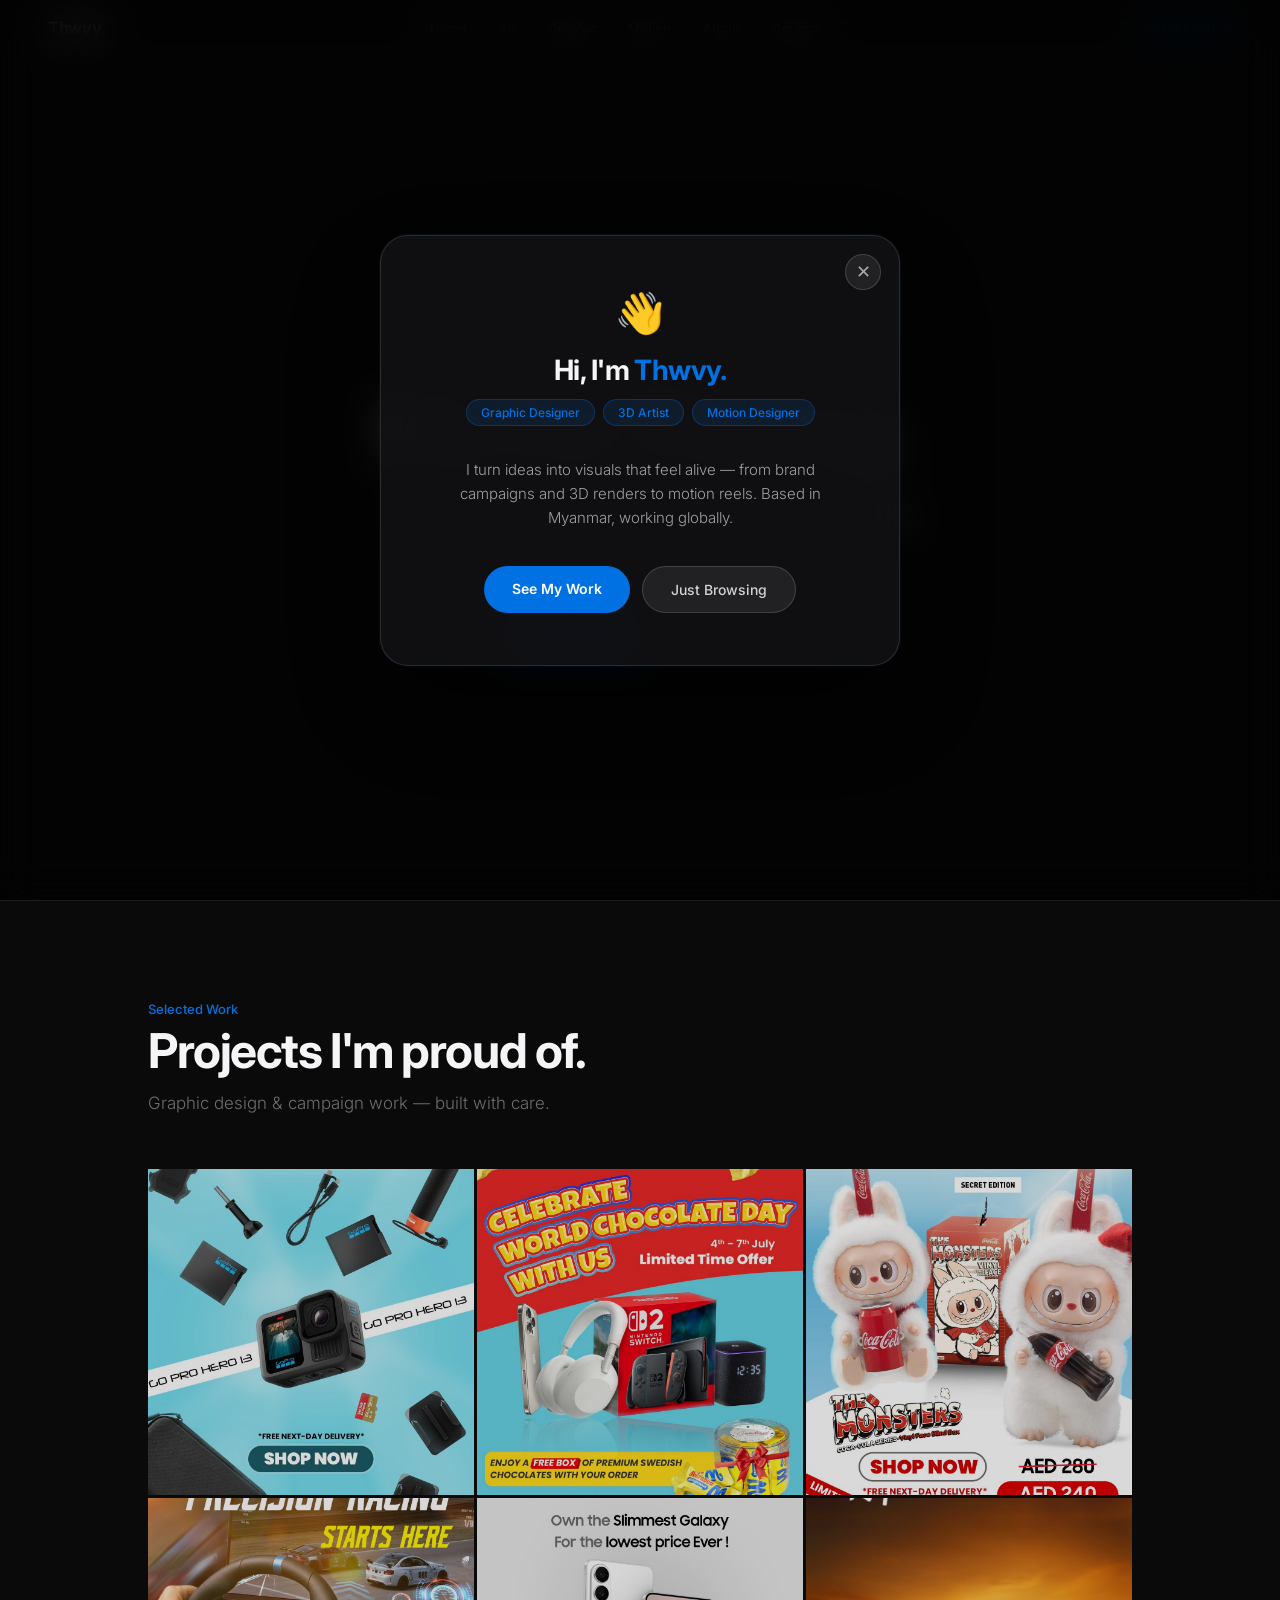
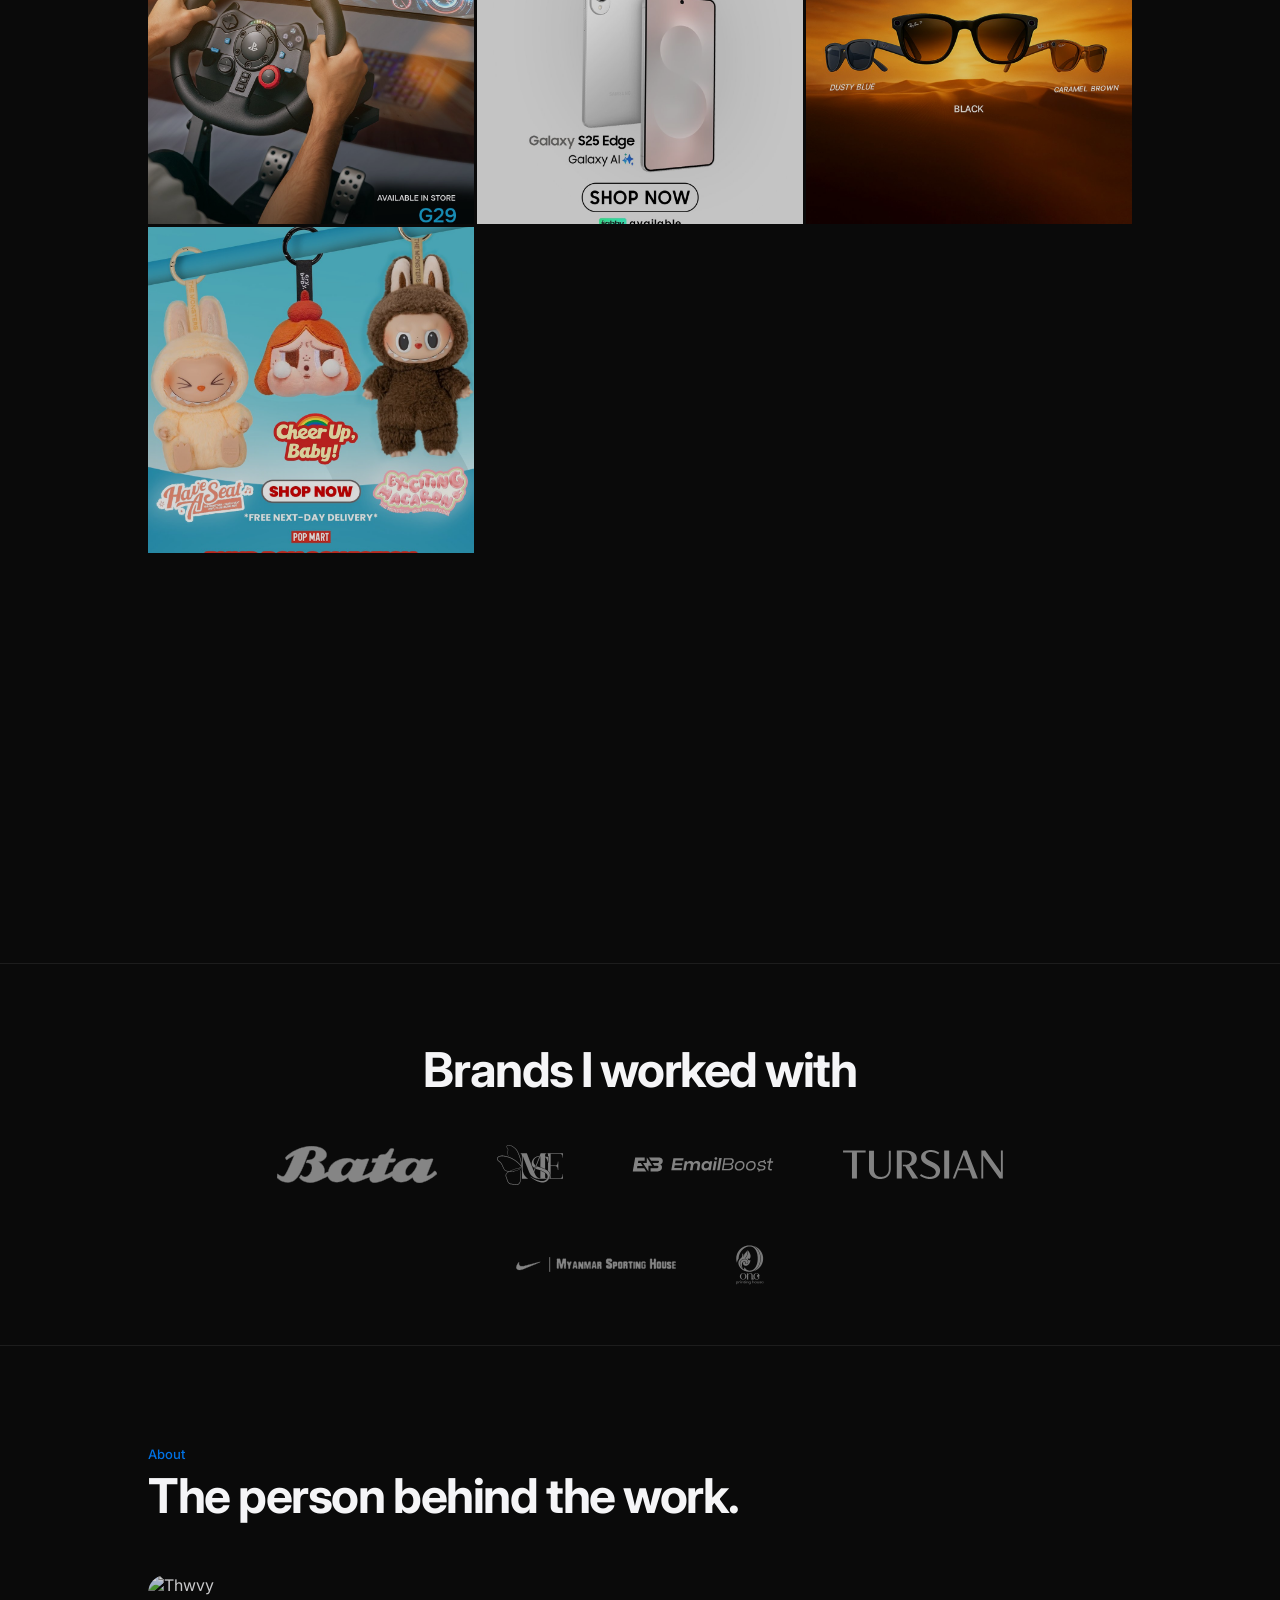
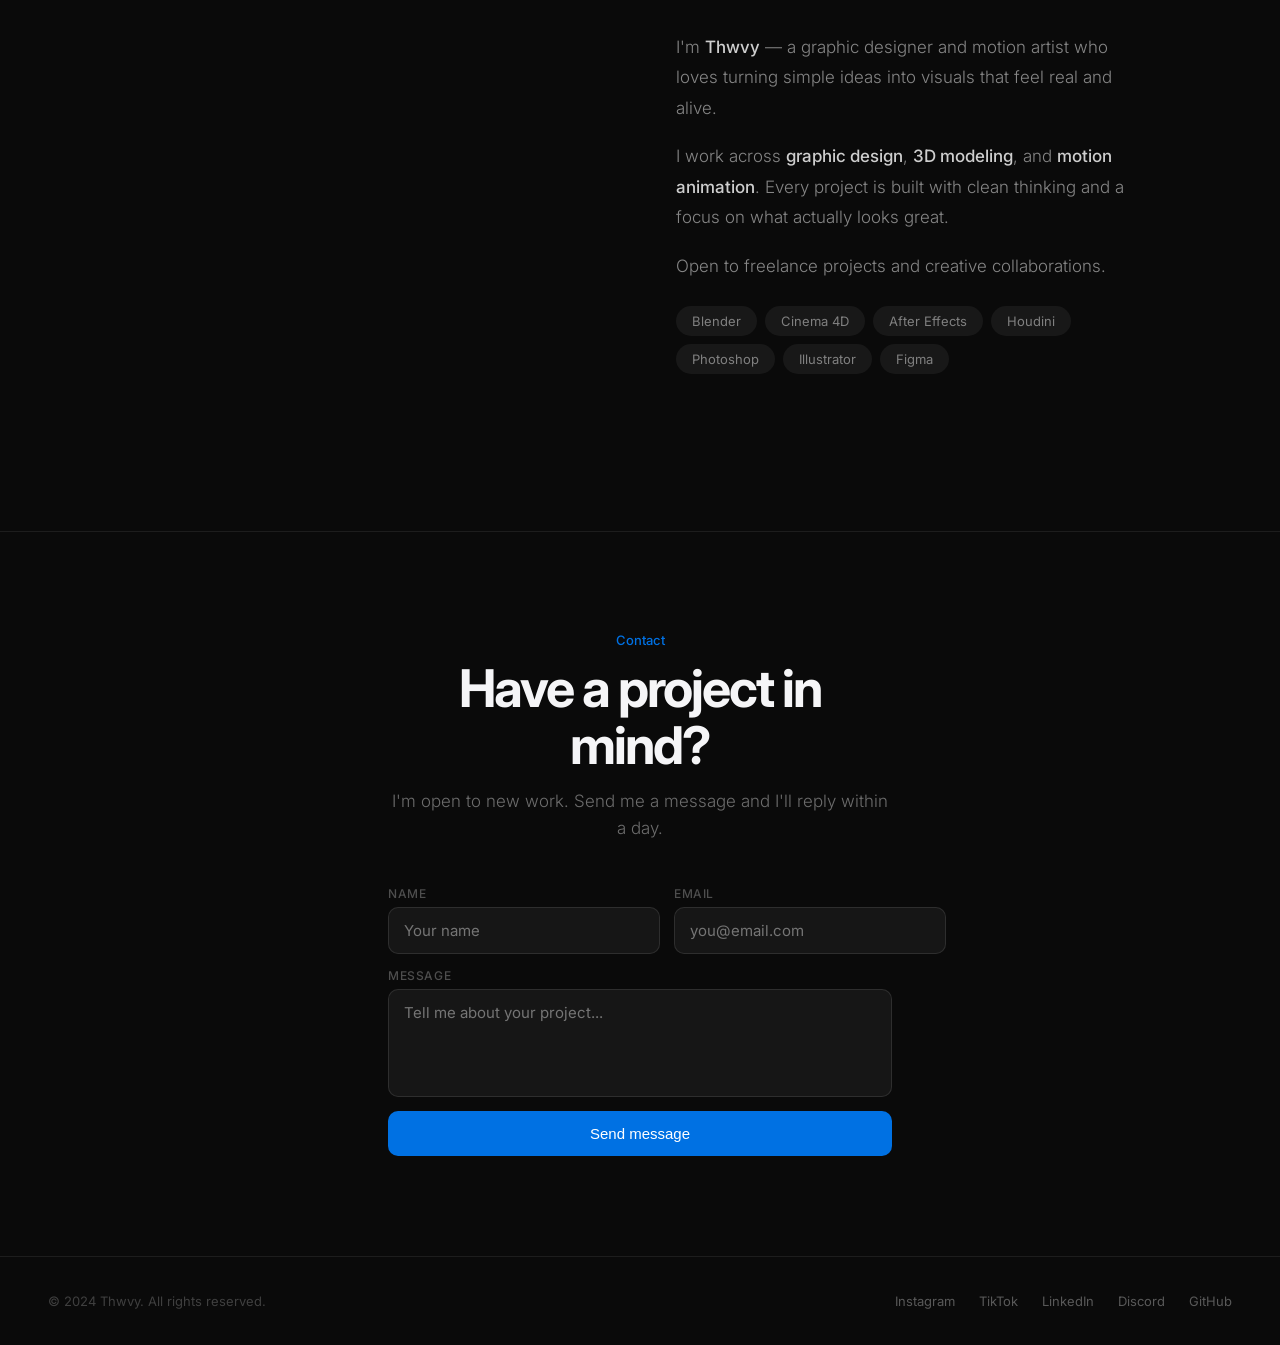
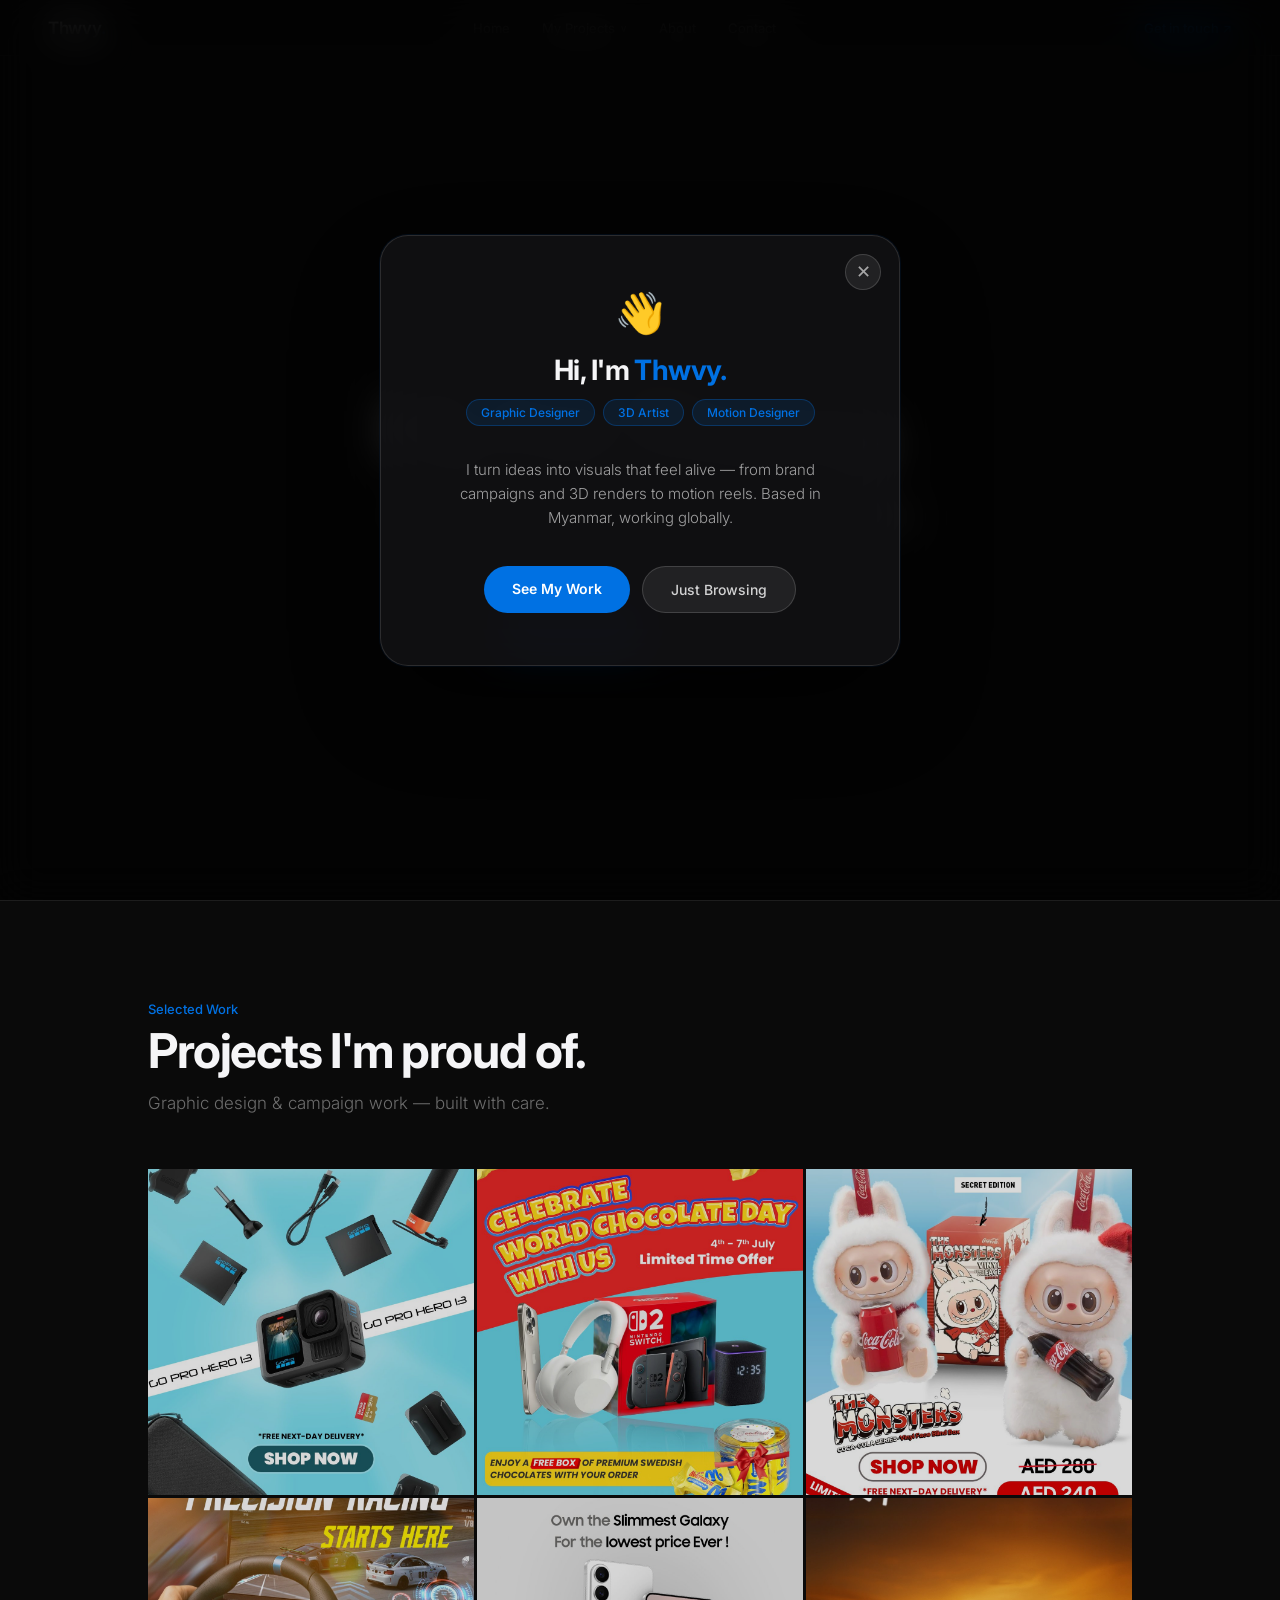
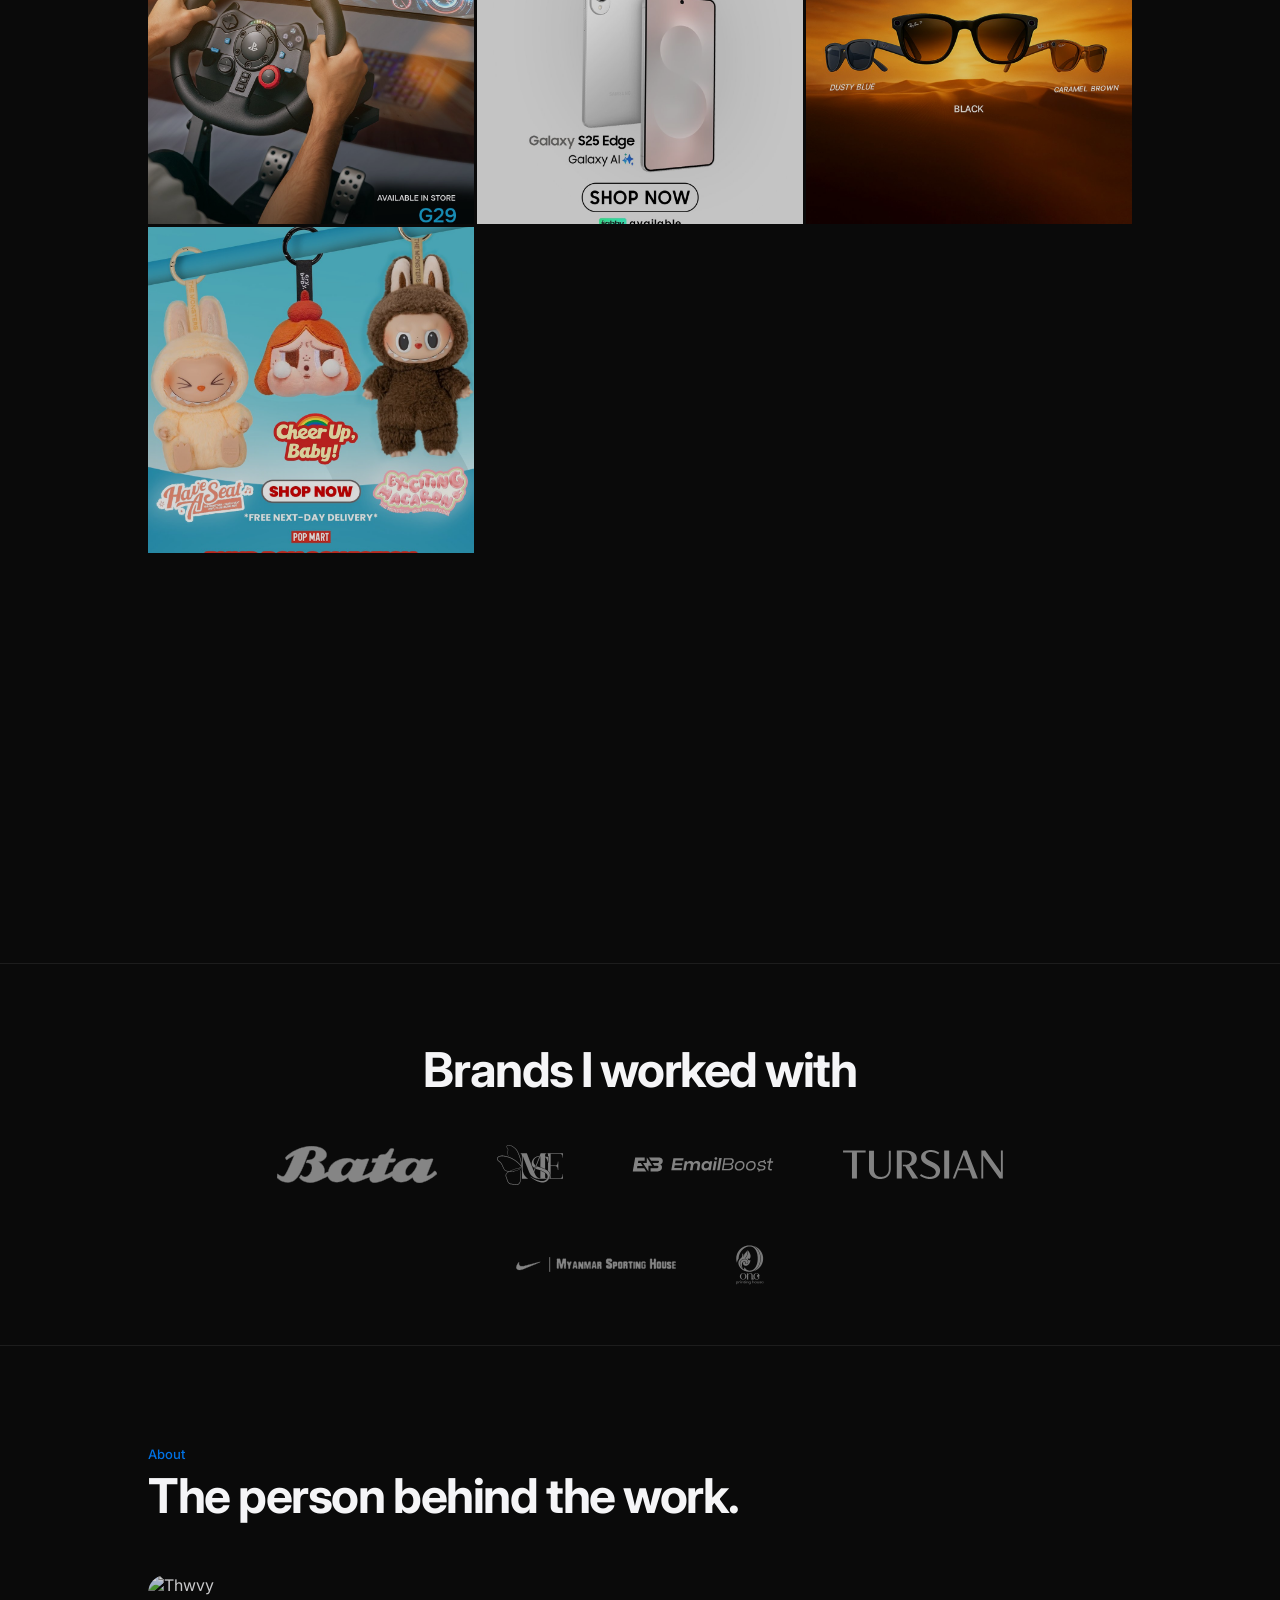
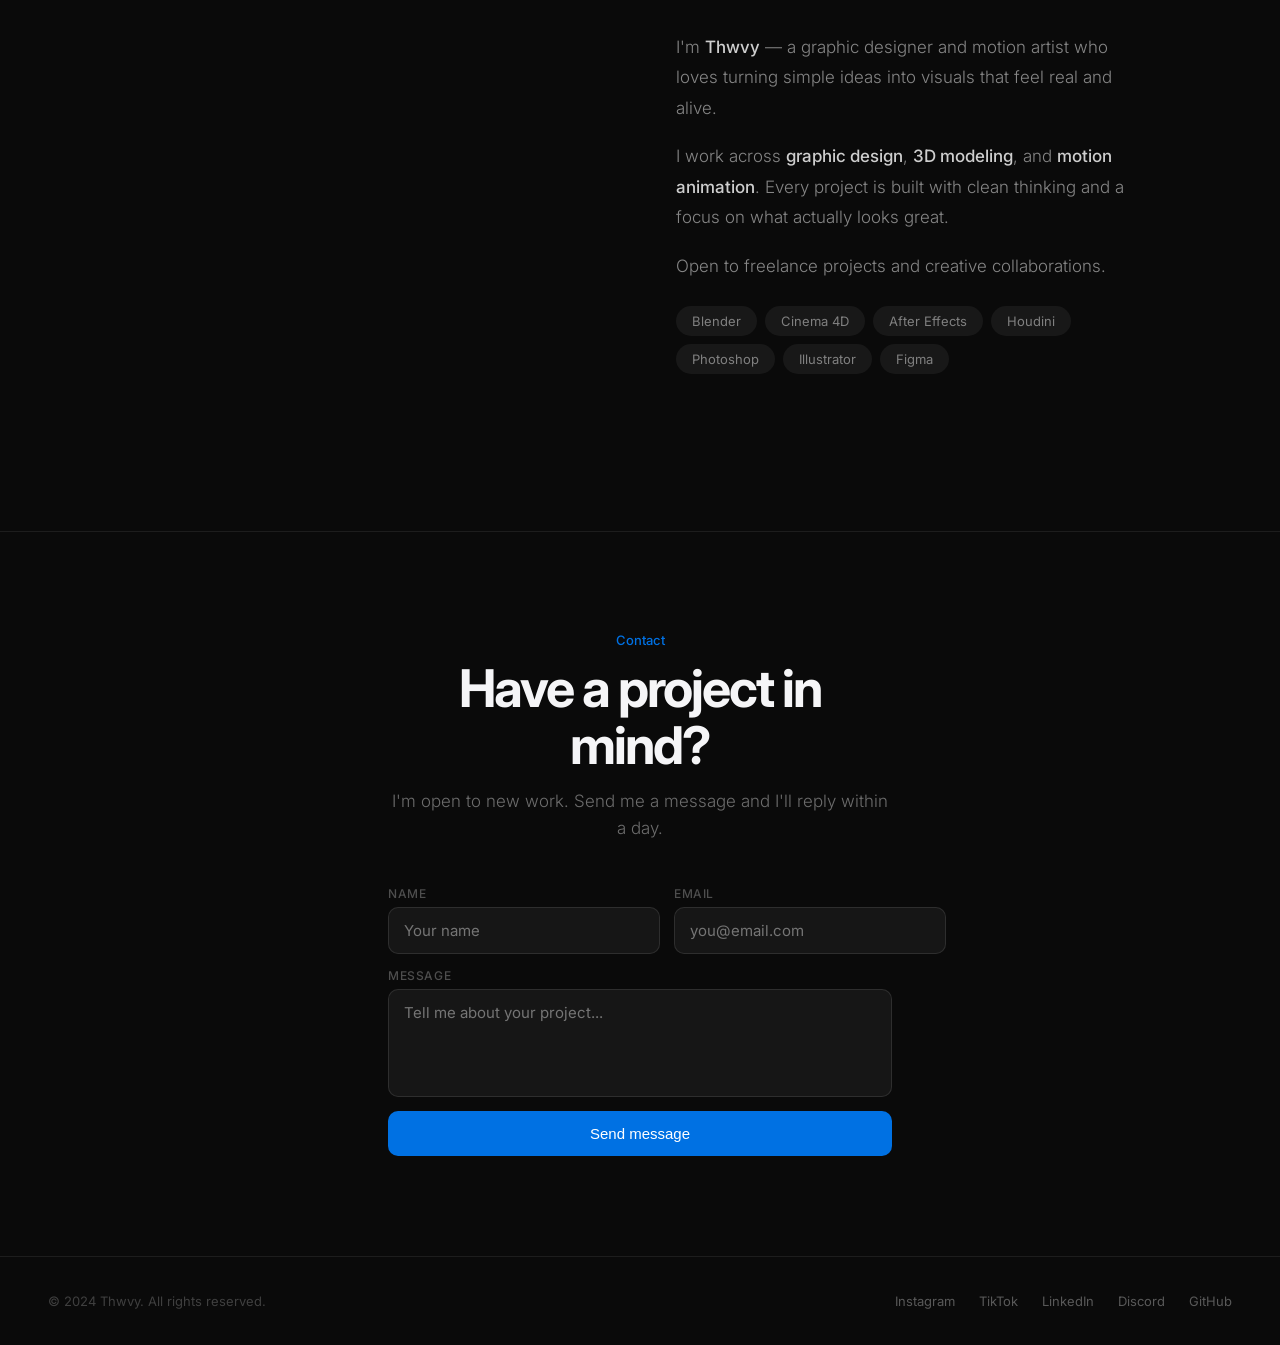
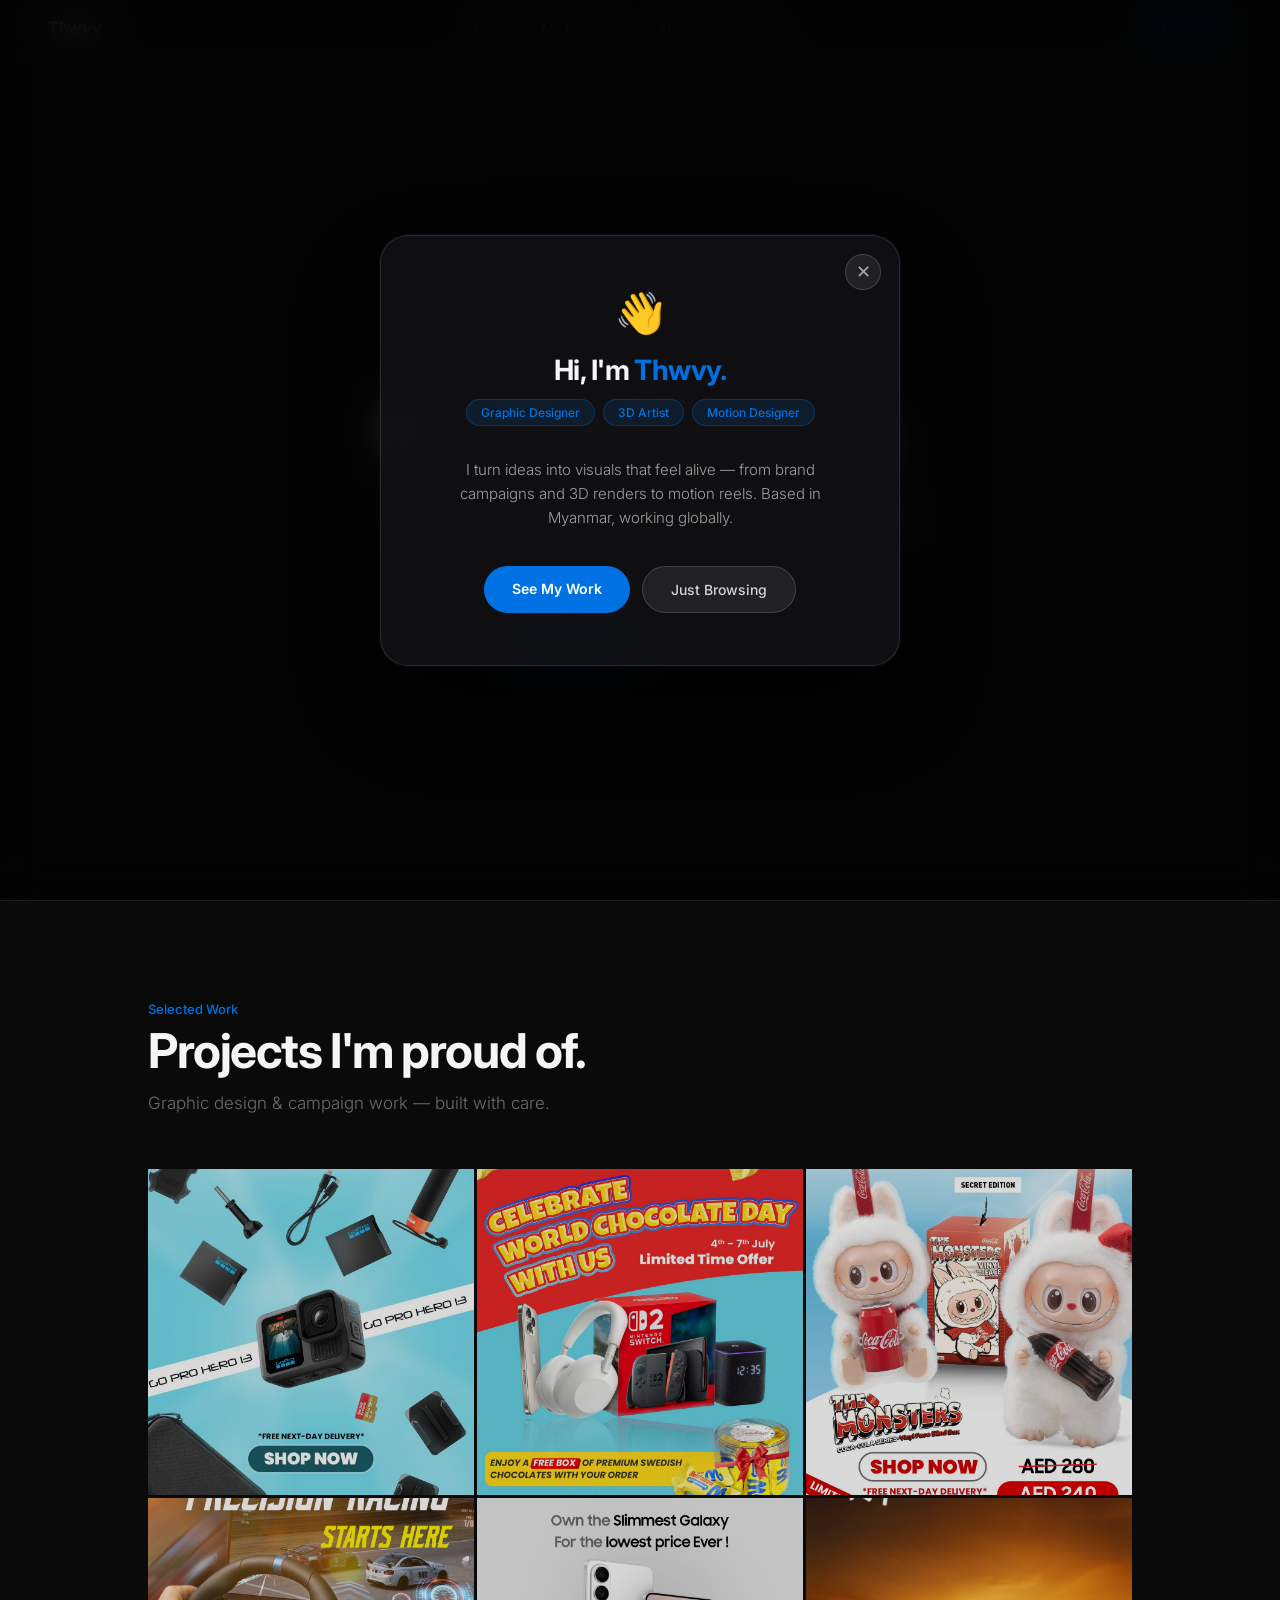
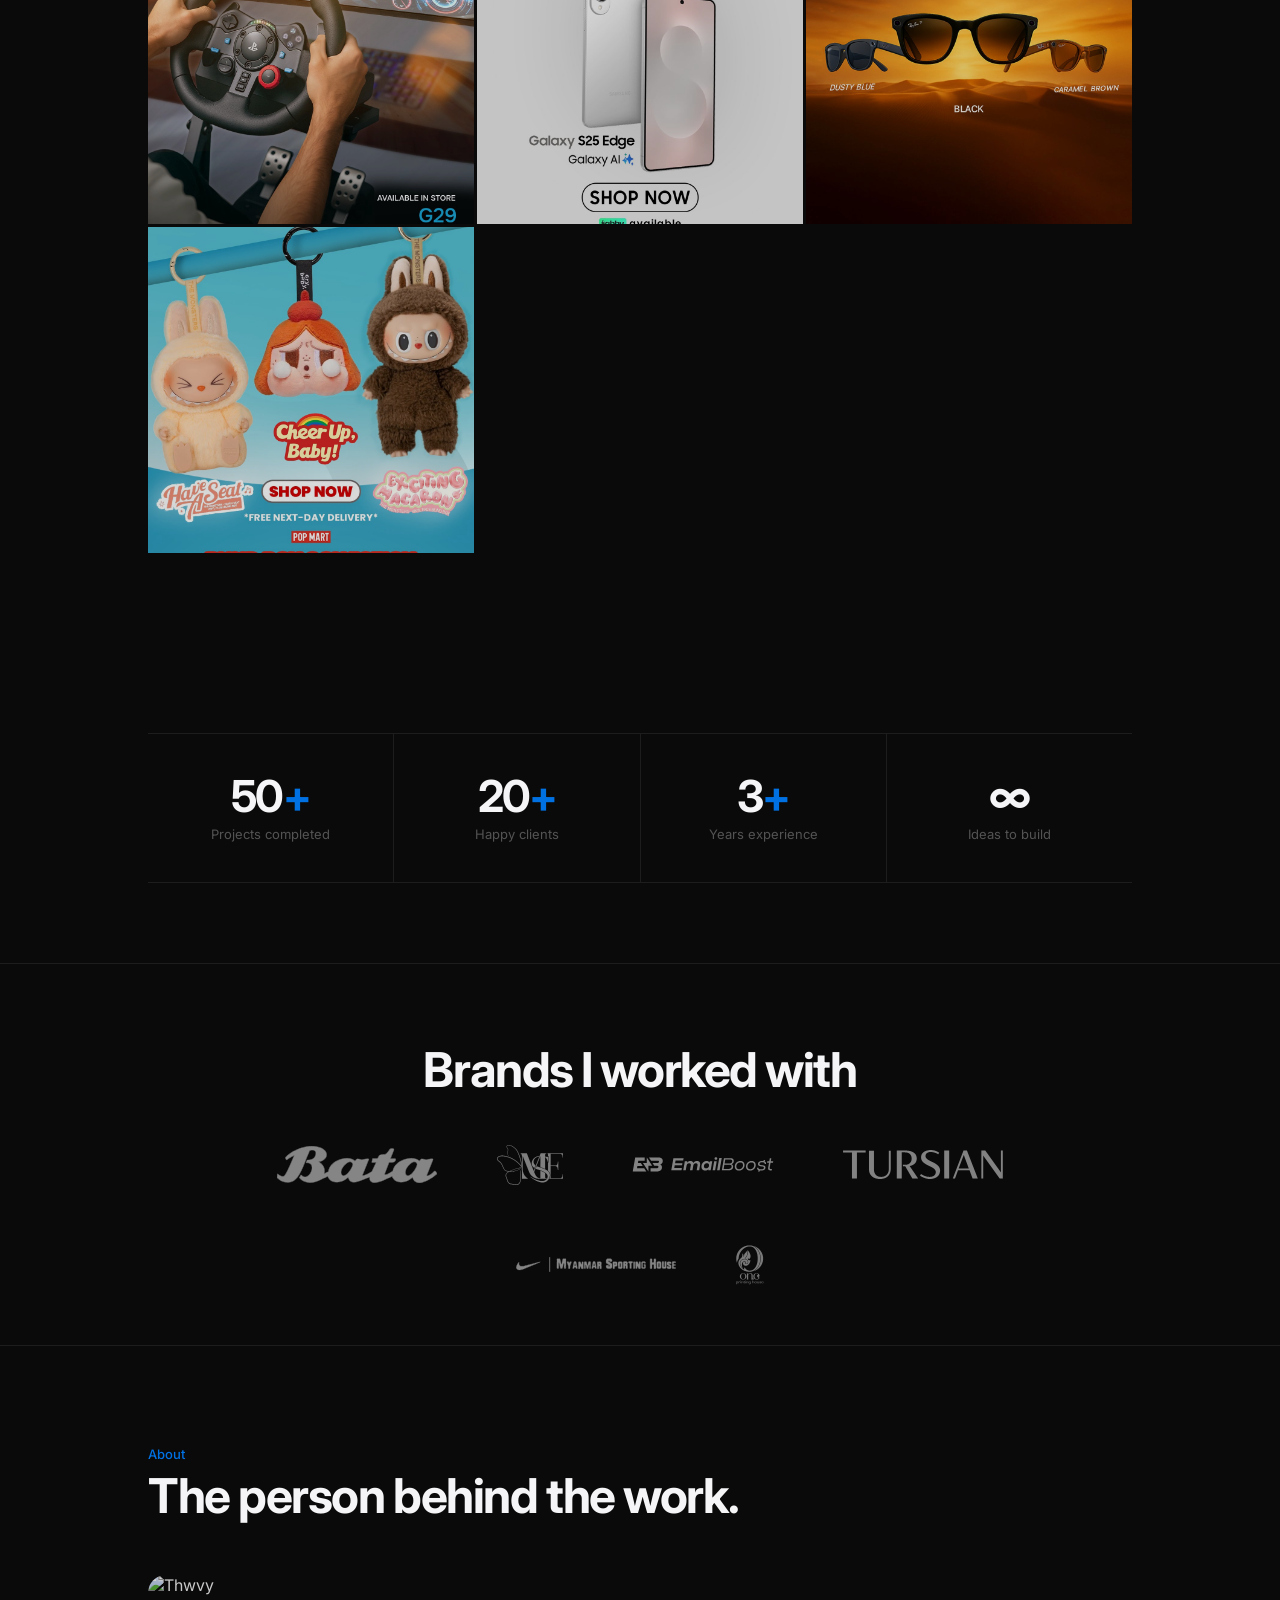
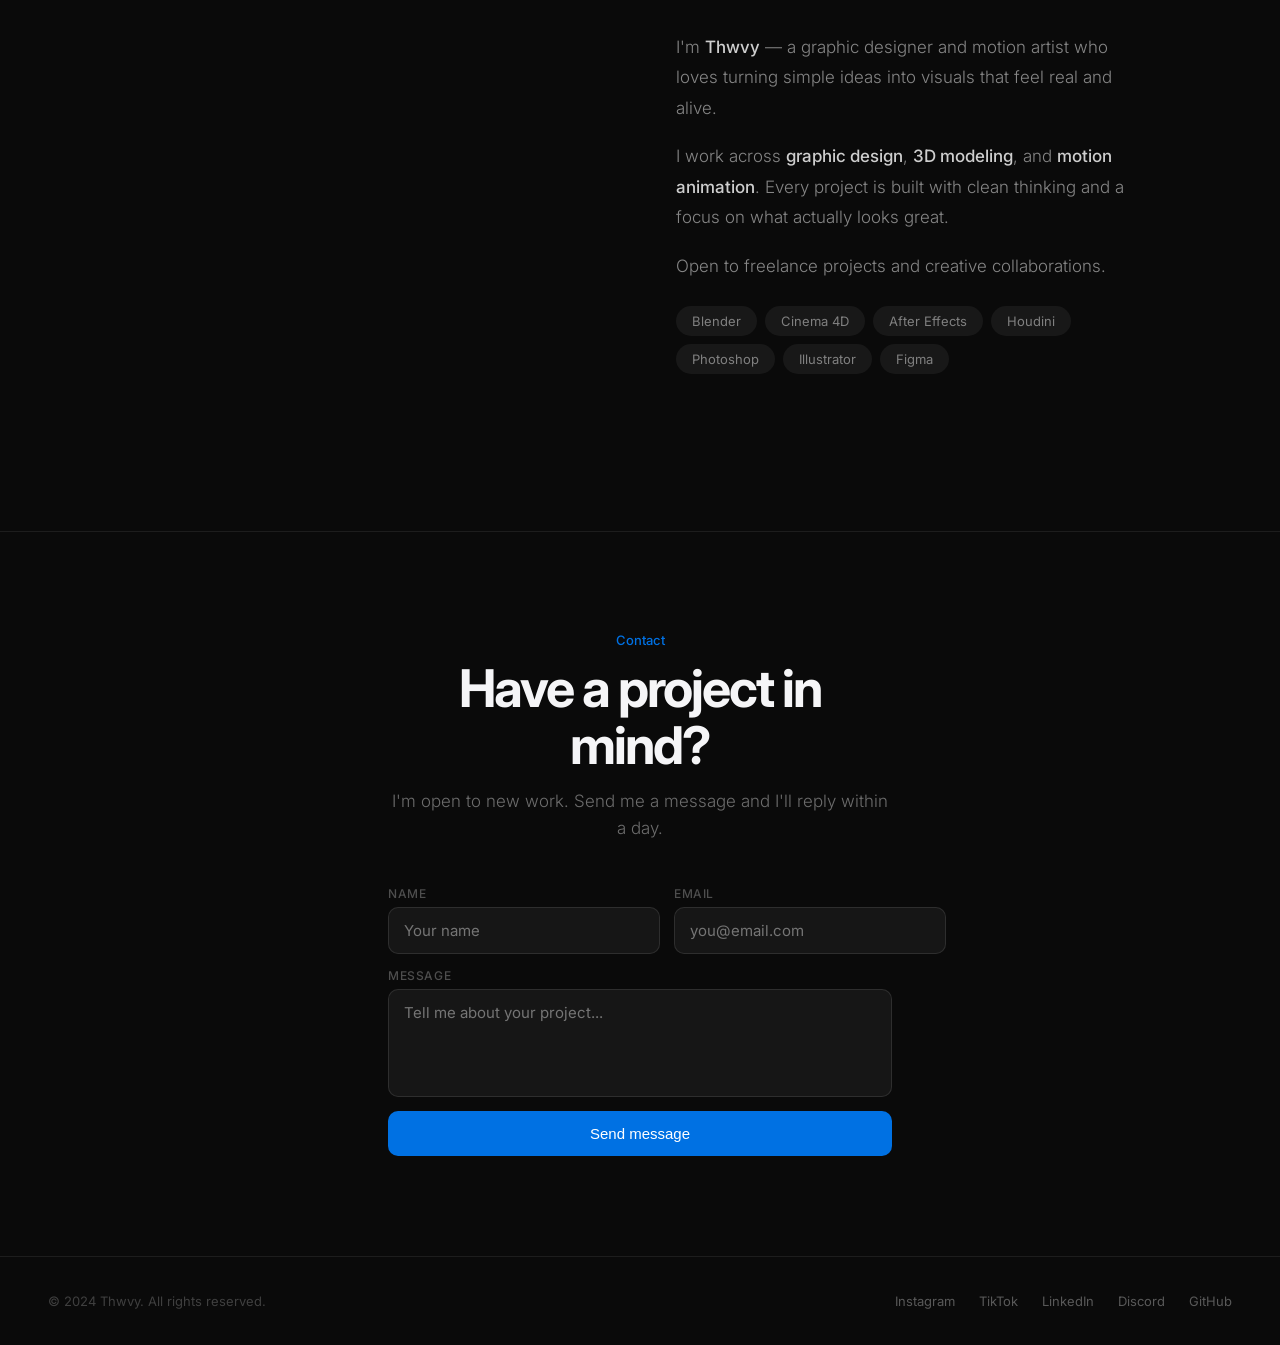
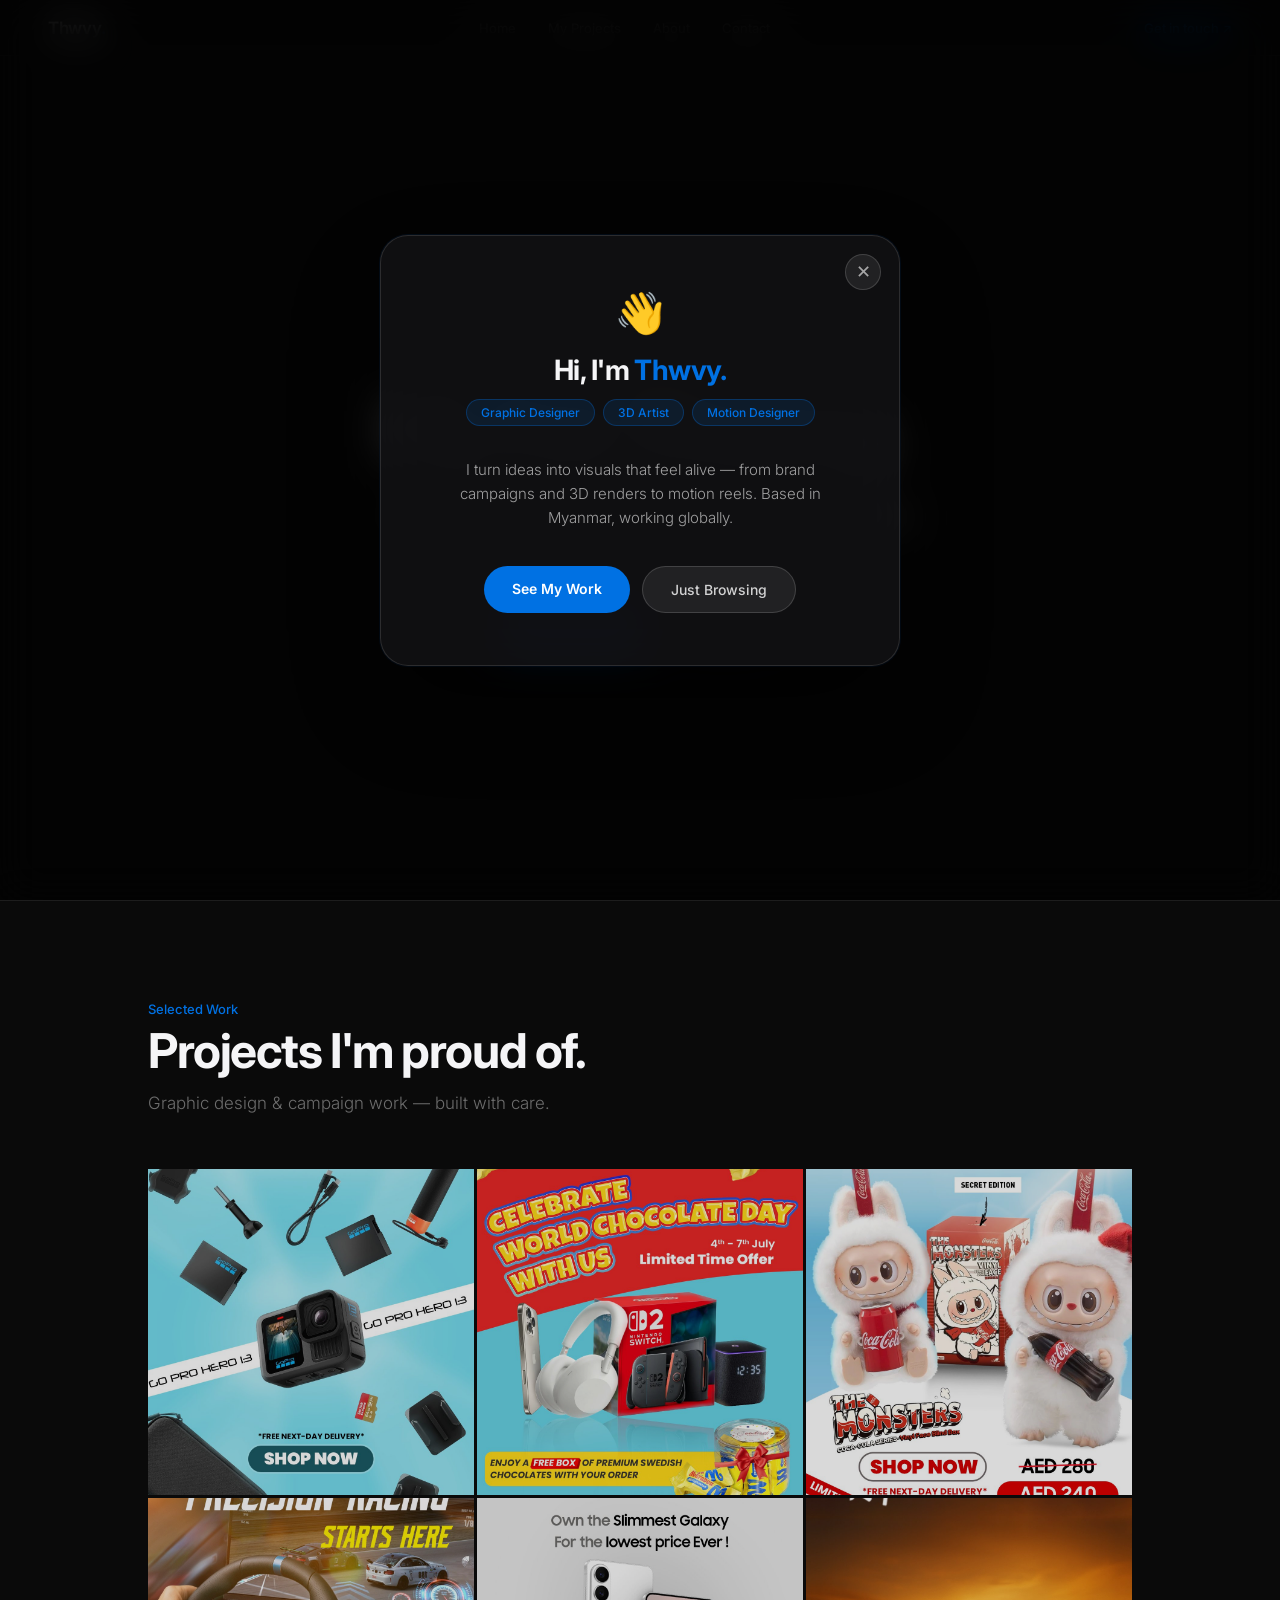
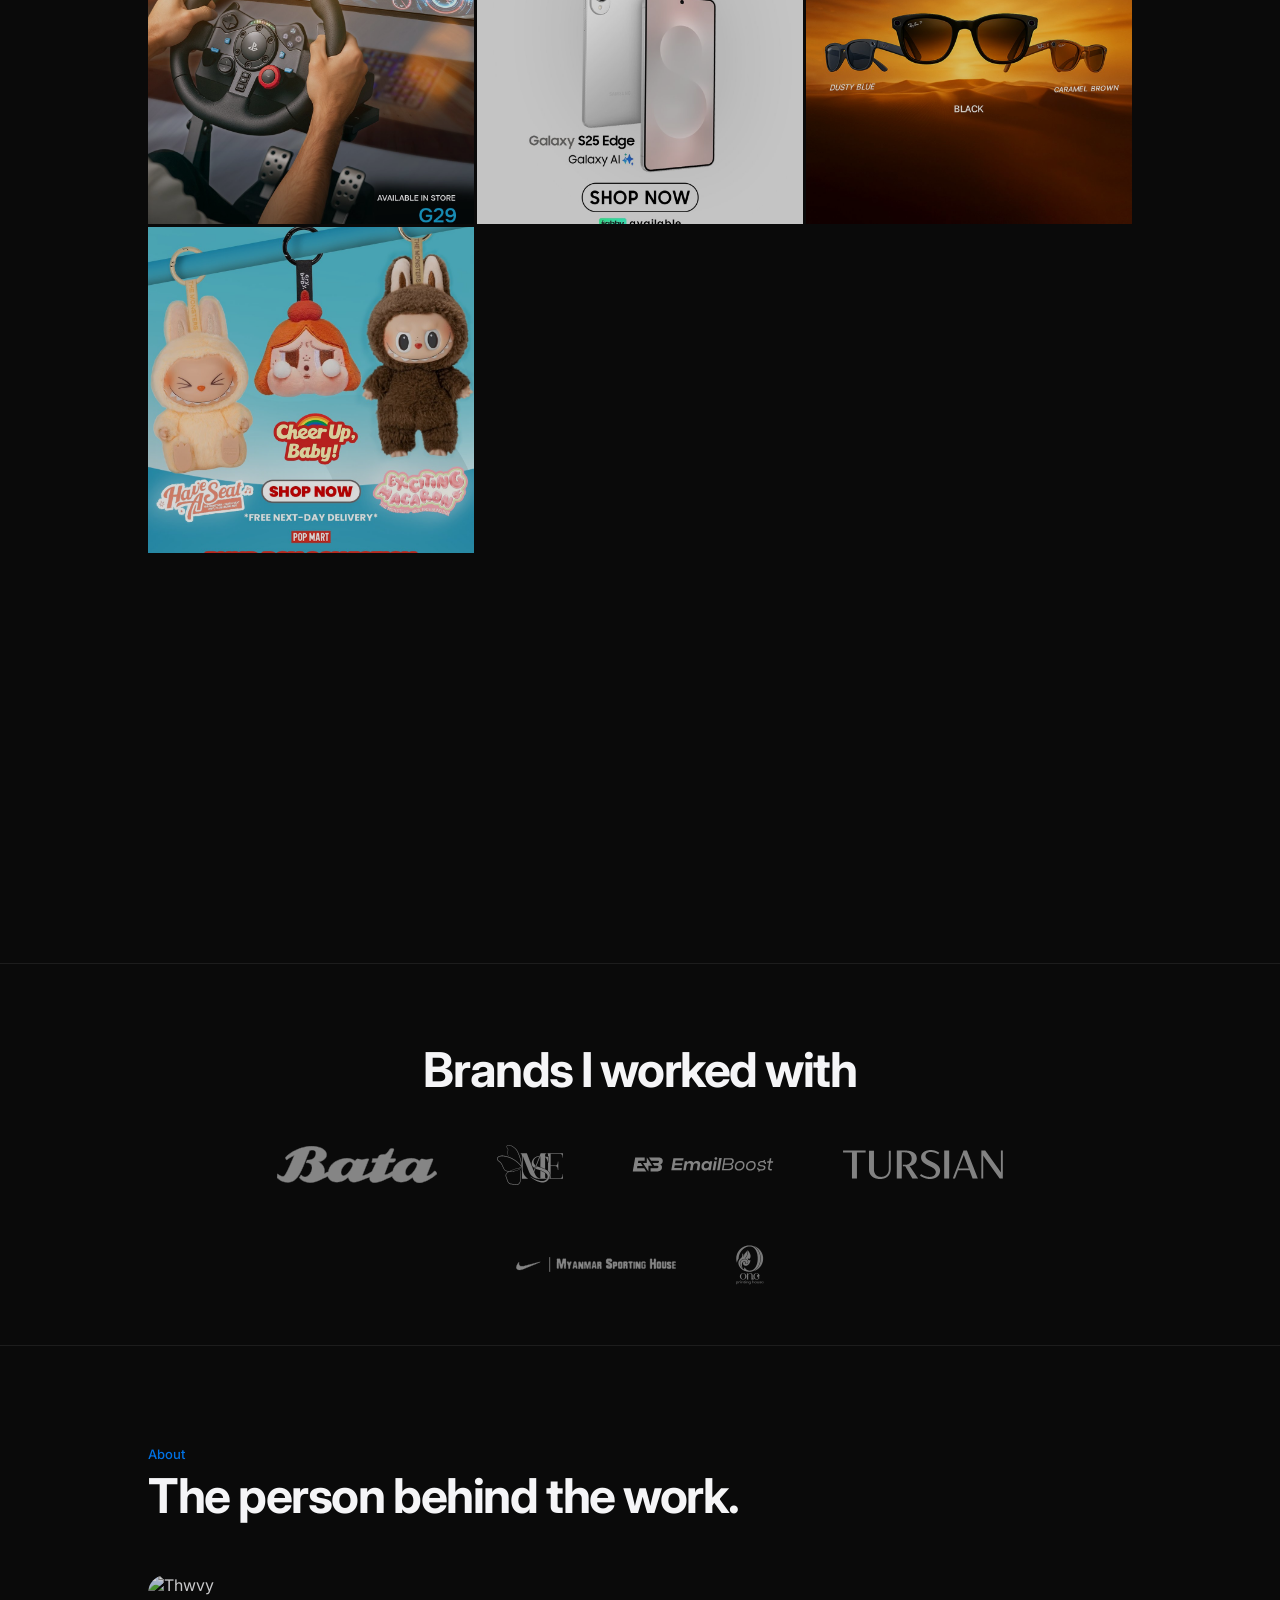
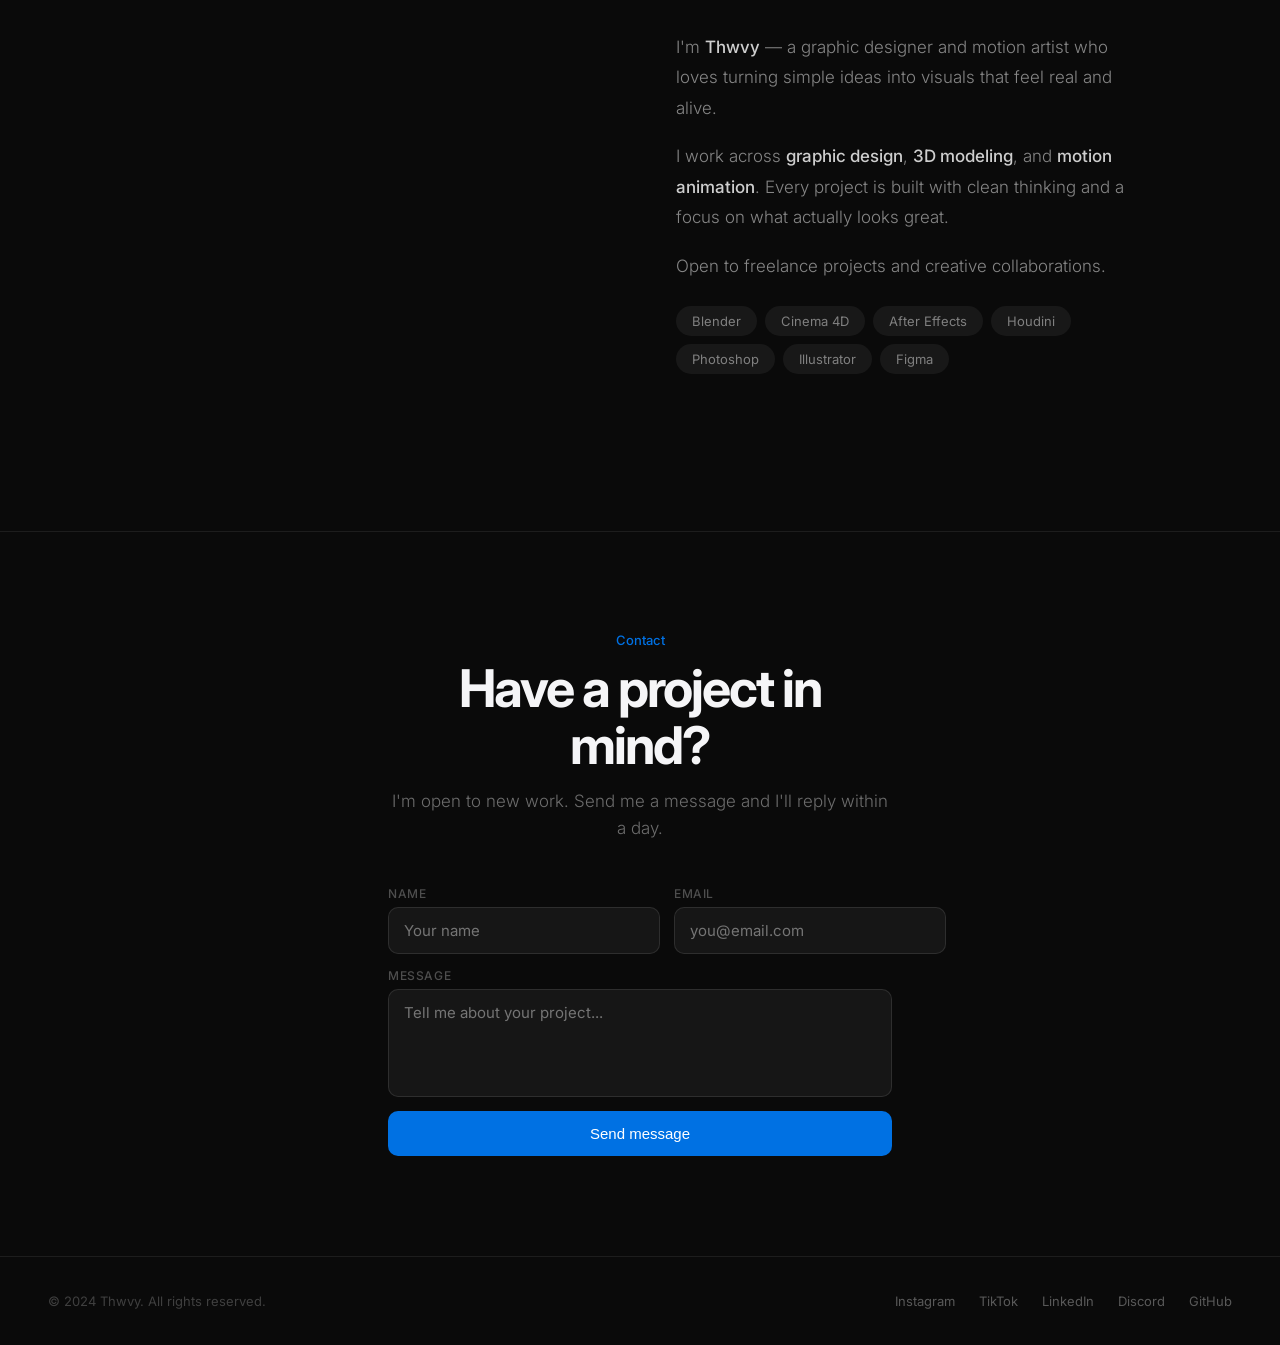
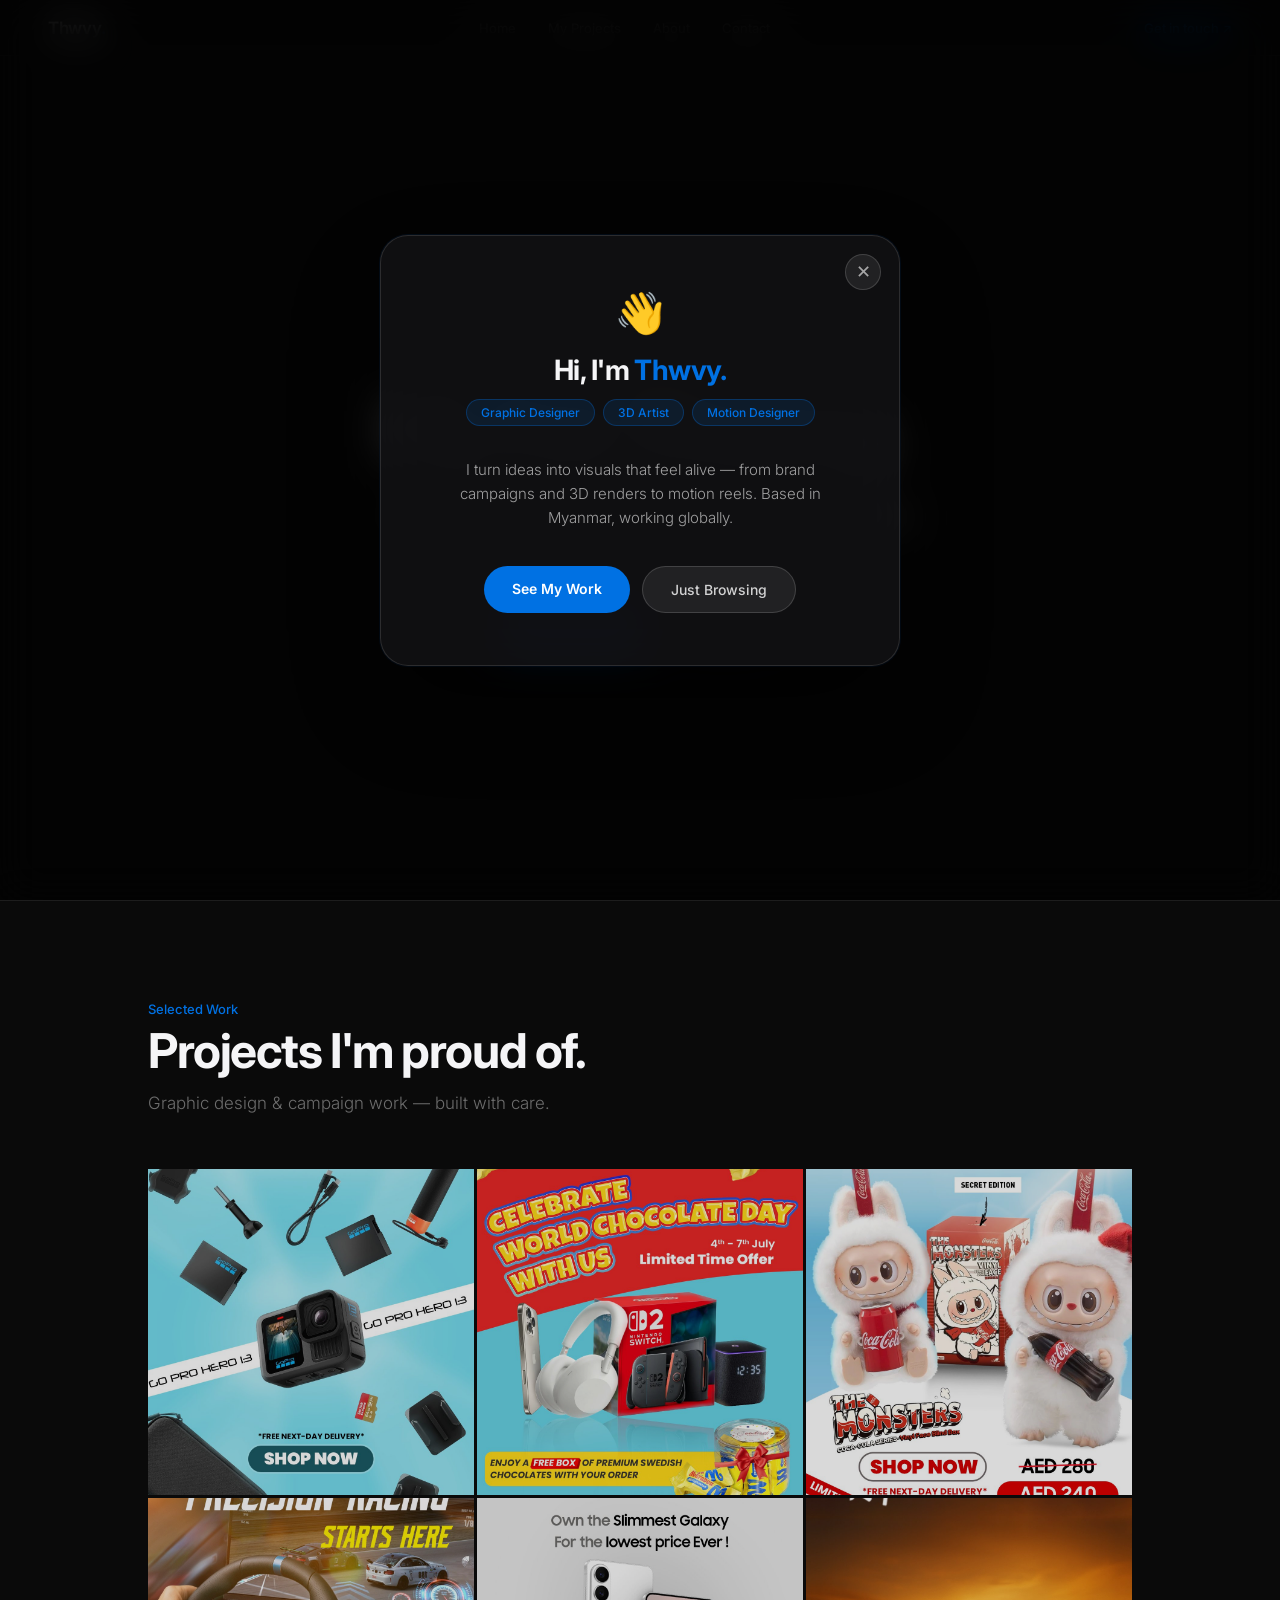
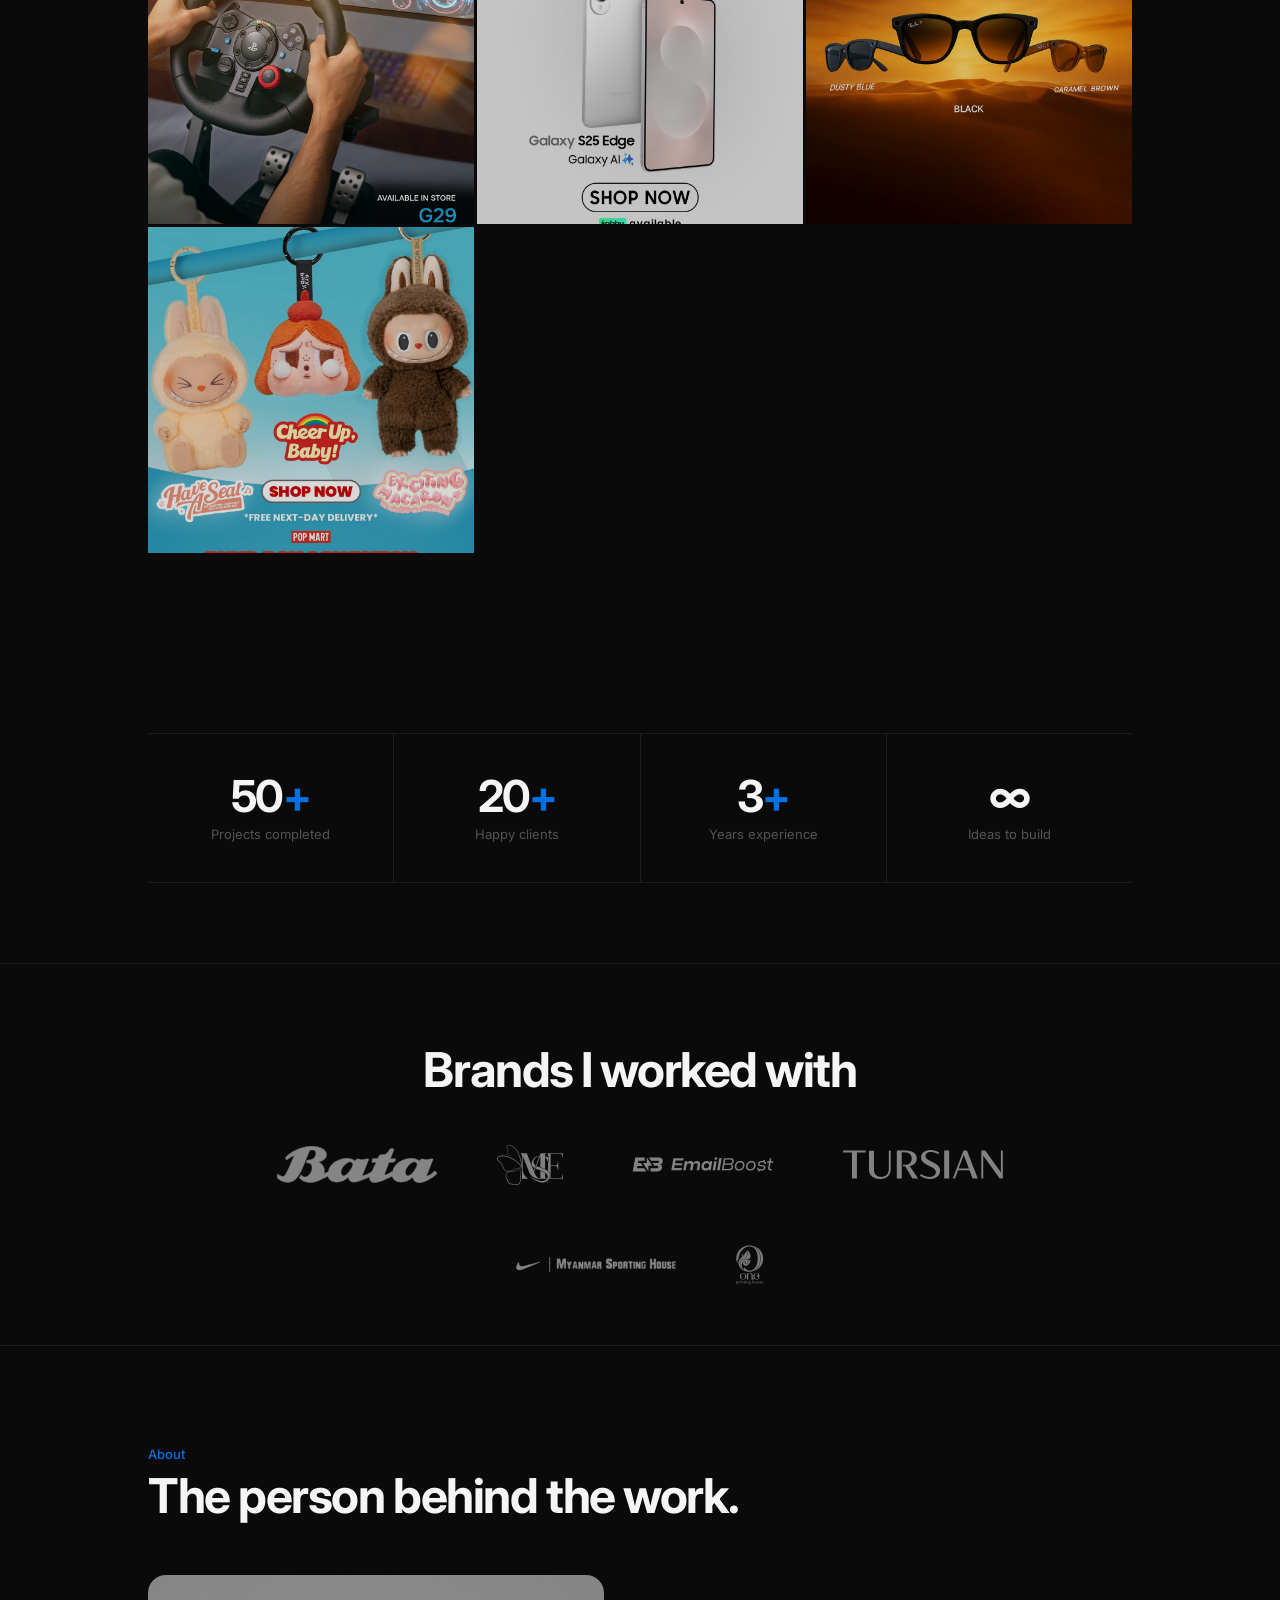
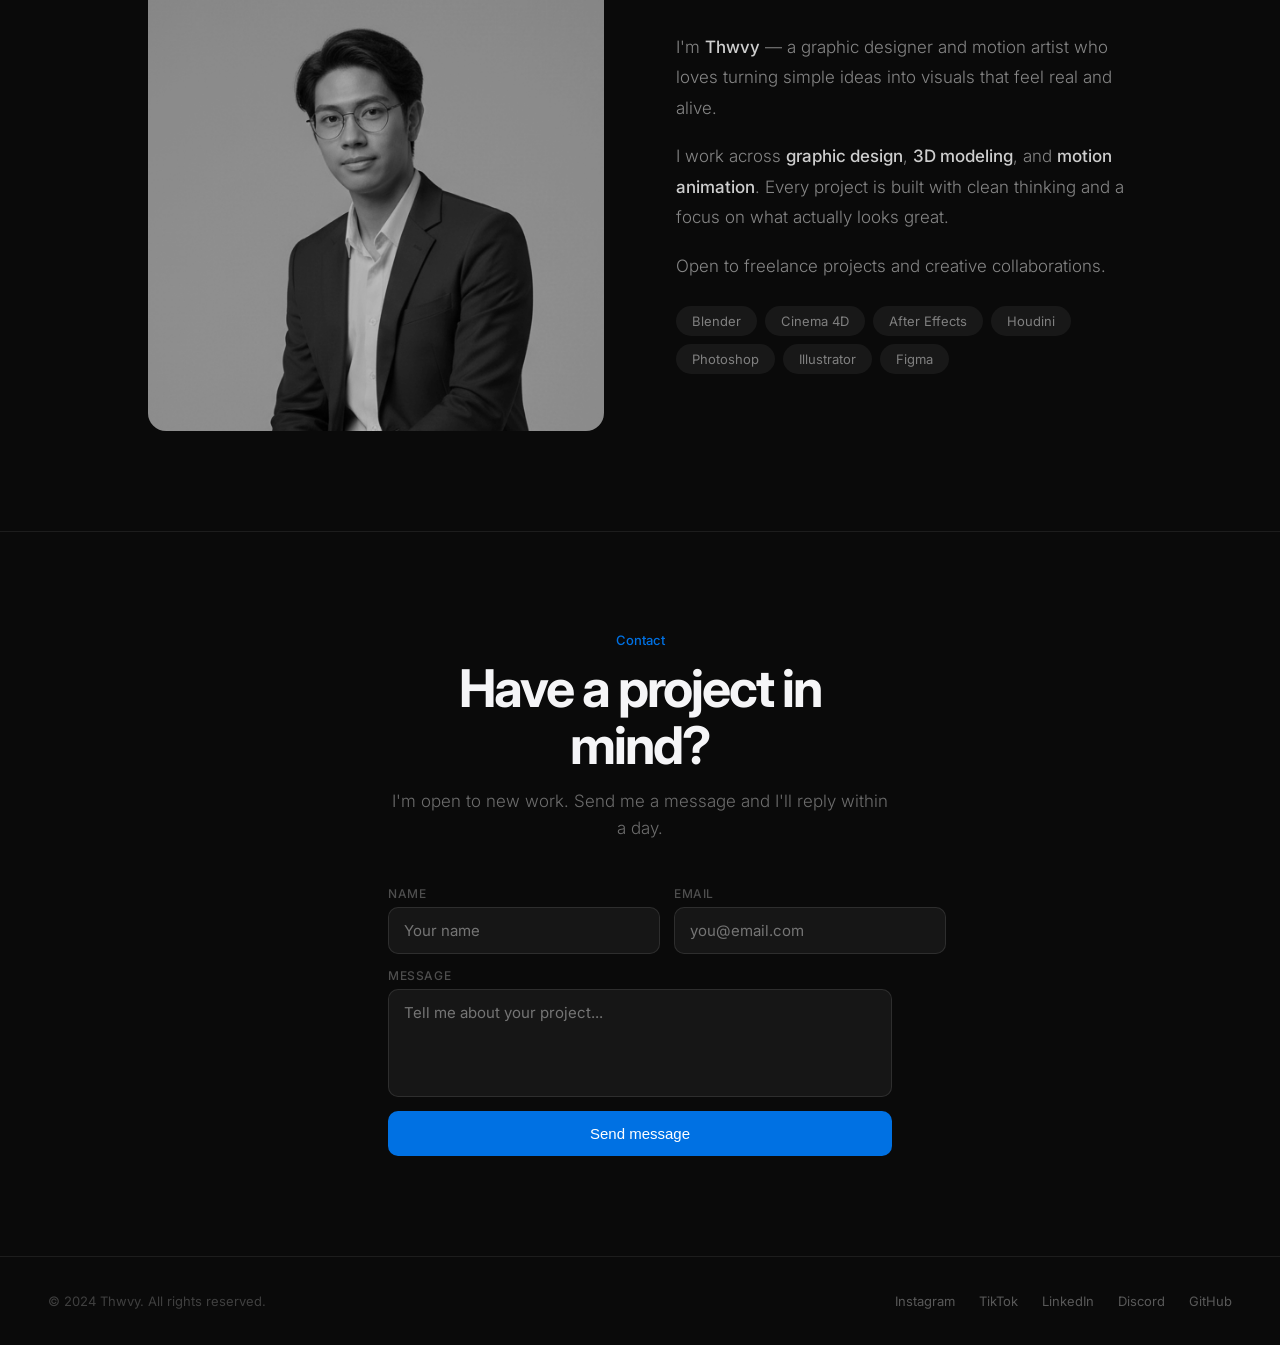
